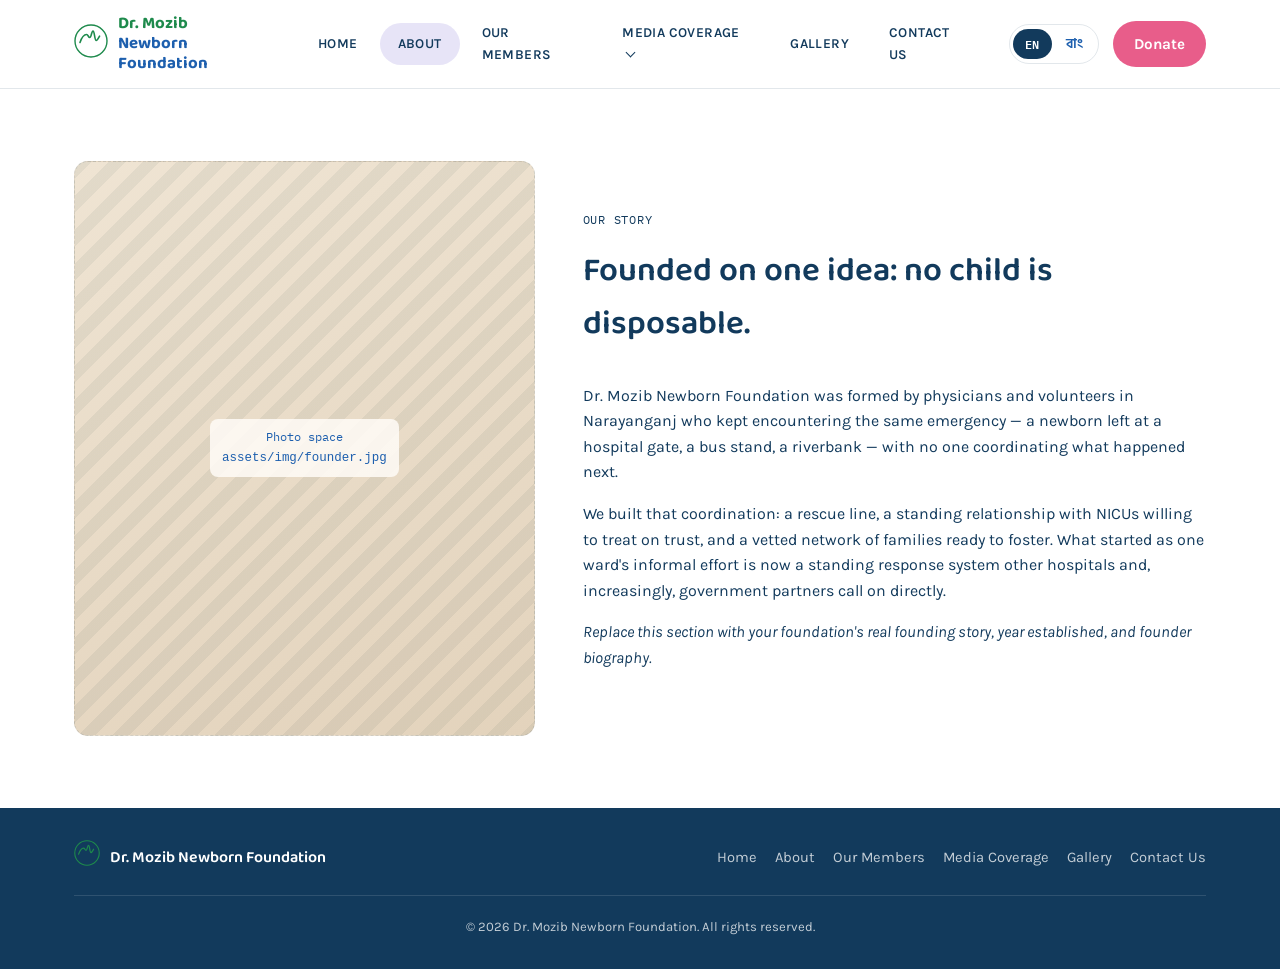
==== about.html @ 9ad65e95 "Restructure into a multi-page site matching the reference nav/hero - Splits the single-page site int" ====
<!DOCTYPE html>
<html lang="en">
<head>
<meta charset="UTF-8">
<meta name="viewport" content="width=device-width, initial-scale=1.0">
<title>About | Dr. Mozib Newborn Foundation</title>
<meta name="description" content="The story behind Dr. Mozib Newborn Foundation — why it was founded and how it coordinates newborn rescue, medical care and foster placement.">
<link rel="icon" href="data:image/svg+xml,<svg xmlns=%22http://www.w3.org/2000/svg%22 viewBox=%220 0 100 100%22><text y=%22.9em%22 font-size=%2290%22>💛</text></svg>">
<link rel="preconnect" href="https://fonts.googleapis.com">
<link rel="preconnect" href="https://fonts.gstatic.com" crossorigin>
<link href="https://fonts.googleapis.com/css2?family=Baloo+2:wght@500;600;700;800&family=Karla:wght@400;500;600;700&family=IBM+Plex+Mono:wght@500;600&family=Hind+Siliguri:wght@400;600&family=Baloo+Da+2:wght@600;700;800&display=swap" rel="stylesheet">
<link rel="stylesheet" href="assets/style.css">
</head>
<body>

<a class="skip-link" href="#main">Skip to content</a>

<header class="site-header">
  <div class="wrap header-inner">
    <a class="brand" href="index.html">
      <span class="brand-mark" aria-hidden="true">
        <svg width="34" height="34" viewBox="0 0 34 34" fill="none">
          <circle cx="17" cy="17" r="16" stroke="currentColor" stroke-width="1.4"/>
          <path d="M6 18.5c2-6 5-8 6.6-8 1.6 0 1.6 3 3.2 3s1.6-6.4 3.2-6.4 1.6 9.4 3.2 9.4c1.2 0 2-1.8 3.4-4.4" stroke="currentColor" stroke-width="1.6" stroke-linecap="round" stroke-linejoin="round" fill="none"/>
        </svg>
      </span>
      <span class="brand-text" data-i18n="brand_text">Dr. Mozib<br><em>Newborn Foundation</em></span>
    </a>

    <nav class="main-nav" id="main-nav" aria-label="Primary">
      <a href="index.html" data-i18n="nav_home">Home</a>
      <a href="about.html" class="is-current" data-i18n="nav_about">About</a>
      <a href="members.html" data-i18n="nav_members">Our Members</a>
      <div class="nav-item-dropdown">
        <a href="media-coverage.html" data-i18n="nav_media">Media Coverage</a>
        <ul class="nav-dropdown">
          <li><a href="media-coverage.html#videos" data-i18n="nav_media_videos">Videos</a></li>
          <li><a href="media-coverage.html#news" data-i18n="nav_media_news">News</a></li>
          <li><a href="media-coverage.html#photos" data-i18n="nav_media_photos">Photos</a></li>
        </ul>
      </div>
      <a href="gallery.html" data-i18n="nav_gallery">Gallery</a>
      <a href="contact.html" data-i18n="nav_contact_us">Contact Us</a>
    </nav>

    <div class="header-cta">
      <div class="lang-switch" role="group" aria-label="Language / ভাষা">
        <button type="button" class="lang-btn" data-lang="en" id="langEn">EN</button>
        <button type="button" class="lang-btn" data-lang="bn" id="langBn">বাং</button>
      </div>
      <a href="index.html#donate" class="btn btn-ember" data-i18n="nav_donate">Donate</a>
      <button class="nav-toggle" id="navToggle" aria-expanded="false" aria-controls="main-nav" aria-label="Toggle menu">
        <span></span><span></span><span></span>
      </button>
    </div>
  </div>
</header>

<main id="main">
  <section class="section" id="about">
    <div class="wrap about-grid">
      <div class="about-art" aria-hidden="true">
        <div class="photo-frame">
          <span class="photo-frame-label">Photo space<br><code>assets/img/founder.jpg</code></span>
        </div>
      </div>
      <div class="about-copy">
        <p class="eyebrow" data-i18n="about_eyebrow">Our story</p>
        <h1 class="section-title" data-i18n="about_title">Founded on one idea: no child is disposable.</h1>
        <p data-i18n="about_p1">Dr. Mozib Newborn Foundation was formed by physicians and volunteers in Narayanganj who kept
          encountering the same emergency — a newborn left at a hospital gate, a bus stand, a riverbank —
          with no one coordinating what happened next.</p>
        <p data-i18n="about_p2">We built that coordination: a rescue line, a standing relationship with NICUs willing to treat
          on trust, and a vetted network of families ready to foster. What started as one ward's informal
          effort is now a standing response system other hospitals and, increasingly, government partners
          call on directly.</p>
        <p><em>Replace this section with your foundation's real founding story, year established, and
          founder biography.</em></p>
      </div>
    </div>
  </section>
</main>

<footer class="site-footer">
  <div class="wrap footer-inner">
    <div class="footer-brand">
      <span class="brand-mark" aria-hidden="true">
        <svg width="26" height="26" viewBox="0 0 34 34" fill="none">
          <circle cx="17" cy="17" r="16" stroke="currentColor" stroke-width="1.4"/>
          <path d="M6 18.5c2-6 5-8 6.6-8 1.6 0 1.6 3 3.2 3s1.6-6.4 3.2-6.4 1.6 9.4 3.2 9.4c1.2 0 2-1.8 3.4-4.4" stroke="currentColor" stroke-width="1.6" stroke-linecap="round" stroke-linejoin="round" fill="none"/>
        </svg>
      </span>
      <span data-i18n="footer_brand">Dr. Mozib Newborn Foundation</span>
    </div>
    <nav class="footer-nav" aria-label="Footer">
      <a href="index.html" data-i18n="nav_home">Home</a>
      <a href="about.html" data-i18n="nav_about">About</a>
      <a href="members.html" data-i18n="nav_members">Our Members</a>
      <a href="media-coverage.html" data-i18n="nav_media">Media Coverage</a>
      <a href="gallery.html" data-i18n="nav_gallery">Gallery</a>
      <a href="contact.html" data-i18n="nav_contact_us">Contact Us</a>
    </nav>
    <p class="footer-copy"><span data-i18n="footer_copy">© <span id="year"></span> Dr. Mozib Newborn Foundation. All rights reserved.</span></p>
  </div>
</footer>

<script src="assets/main.js"></script>
</body>
</html>
---- assets/style.css ----
/*
  Dr. Mozib Newborn Foundation — stylesheet
  ------------------------------------------------------------
  To swap a placeholder photo for a real one:
    1. Put the image file in assets/img/ using the filename shown
       in the placeholder label (e.g. assets/img/gallery-01.jpg).
    2. In index.html, replace the whole
         <div class="photo-frame"><span class="photo-frame-label">...</span></div>
       block with:
         <img src="assets/img/gallery-01.jpg" alt="Describe the photo">
    3. Delete the now-unused .photo-frame rules below if you like —
       harmless to leave them in.
  ------------------------------------------------------------
*/

:root {
  /* Color — matched to the foundation's own site: green + blue brand, pink accent */
  --paper:      #FFFFFF;   /* page background */
  --paper-2:    #F6F7FB;   /* card / tinted-section surface */
  --ink:        #123A5C;   /* deep blue — dark bands, footer, default heading color */
  --ink-2:      #1D5FAE;   /* brand blue — links, secondary heading color */
  --ember:      #E85D8A;   /* brand pink — primary CTA + accents */
  --ember-dark: #C94A73;   /* pink hover / darker text-on-light use */
  --dawn:       #1E8A4C;   /* brand green — dividers, secondary highlights */
  --foster:     #1D5FAE;   /* blue — foster/family card accent (shares brand blue) */
  --charcoal:   #202B36;   /* body text */
  --line:       rgba(18,58,92,0.12);
  --nav-active: #E7E4F7;   /* soft lavender pill behind the active nav item */

  /* Type */
  --font-display: 'Baloo 2', 'Baloo Da 2', system-ui, sans-serif;
  --font-body: 'Karla', 'Segoe UI', system-ui, sans-serif;
  --font-bn: 'Hind Siliguri', 'Karla', sans-serif;
  --font-mono: 'IBM Plex Mono', ui-monospace, monospace;

  --radius: 14px;
  color-scheme: light;
}

/* ---------- Reset-ish ---------- */
* { box-sizing: border-box; }
html { scroll-behavior: smooth; }
@media (prefers-reduced-motion: reduce) {
  html { scroll-behavior: auto; }
  * { animation-duration: 0.001ms !important; animation-iteration-count: 1 !important; transition-duration: 0.001ms !important; scroll-behavior: auto !important; }
}

body {
  margin: 0;
  background: var(--paper);
  color: var(--charcoal);
  font-family: var(--font-body);
  font-size: 16px;
  line-height: 1.6;
  -webkit-font-smoothing: antialiased;
}

h1, h2, h3 { font-family: var(--font-display); color: var(--ink); margin: 0 0 0.5em; font-weight: 600; }
p { margin: 0 0 1em; }
a { color: var(--ink-2); }
em { font-style: italic; }
img { max-width: 100%; display: block; }

.wrap {
  max-width: 1180px;
  margin: 0 auto;
  padding-inline: 24px;
}

.skip-link {
  position: absolute; left: -999px; top: 0;
  background: var(--ink); color: #fff; padding: 10px 16px; z-index: 200;
}
.skip-link:focus { left: 16px; top: 16px; }

:focus-visible {
  outline: 2.5px solid var(--ember);
  outline-offset: 3px;
}

/* ---------- Buttons ---------- */
.btn {
  display: inline-flex; align-items: center; gap: 8px;
  padding: 10px 20px;
  border-radius: 999px;
  font-family: var(--font-body);
  font-weight: 700;
  font-size: 0.95rem;
  text-decoration: none;
  border: 1.5px solid transparent;
  transition: background 0.18s ease, color 0.18s ease, border-color 0.18s ease, transform 0.18s ease;
}
.btn-lg { padding: 14px 28px; font-size: 1.02rem; }
.btn-ember { background: var(--ember); color: #fff; }
.btn-ember:hover { background: var(--ember-dark); transform: translateY(-1px); }
.btn-ghost { background: transparent; color: var(--ink); border-color: var(--line); }
.btn-ghost:hover { border-color: var(--ink); }

/* ---------- Header ---------- */
.site-header {
  position: sticky; top: 0; z-index: 100;
  background: rgba(255,255,255,0.94);
  backdrop-filter: blur(8px);
  border-bottom: 1px solid var(--line);
}
.header-inner {
  display: flex; align-items: center; justify-content: space-between;
  padding-block: 12px;
  gap: 20px;
}
.brand {
  display: flex; align-items: center; gap: 10px;
  text-decoration: none;
  font-family: var(--font-display); font-weight: 700; line-height: 1.18;
  font-size: 1.05rem;
}
.brand-mark { color: var(--dawn); flex-shrink: 0; }
.brand-text { color: var(--dawn); }
.brand-text em { font-style: normal; color: var(--ink-2); }

.main-nav { display: flex; gap: 4px; align-items: center; }
.main-nav a {
  display: inline-block;
  text-decoration: none; color: var(--ink);
  font-weight: 600; font-size: 0.85rem;
  letter-spacing: 0.03em; text-transform: uppercase;
  padding: 10px 18px; border-radius: 999px;
  transition: background 0.18s ease;
}
.main-nav a:hover { background: var(--paper-2); }
.main-nav a.is-current { background: var(--nav-active); }

.nav-item-dropdown { position: relative; }
.nav-item-dropdown > a::after {
  content: ""; display: inline-block; margin-left: 5px;
  width: 6px; height: 6px;
  border-right: 1.5px solid currentColor; border-bottom: 1.5px solid currentColor;
  transform: translateY(-3px) rotate(45deg);
}
.nav-dropdown {
  list-style: none; margin: 0; padding: 8px; display: none;
  position: absolute; top: 100%; left: 0;
  background: #fff; border: 1px solid var(--line); border-radius: 12px;
  box-shadow: 0 12px 28px rgba(18,58,92,0.14);
  min-width: 190px;
}
.nav-item-dropdown:hover .nav-dropdown,
.nav-item-dropdown:focus-within .nav-dropdown { display: block; }
.nav-dropdown a {
  display: block; text-transform: none; letter-spacing: 0;
  border-radius: 8px; padding: 8px 12px; font-size: 0.88rem;
  white-space: nowrap;
}

.header-cta { display: flex; align-items: center; gap: 14px; }

.lang-switch {
  display: flex; align-items: center;
  border: 1.5px solid var(--line);
  border-radius: 999px;
  padding: 3px;
  gap: 2px;
}
.lang-btn {
  border: none; background: transparent; cursor: pointer;
  padding: 5px 12px; border-radius: 999px;
  font-family: var(--font-mono); font-size: 0.78rem; font-weight: 600;
  letter-spacing: 0.02em;
  color: var(--ink-2);
  transition: background 0.18s ease, color 0.18s ease;
}
.lang-btn[data-lang="bn"] { font-family: var(--font-bn); font-size: 0.85rem; }
.lang-btn.is-active { background: var(--ink); color: #fff; }
.lang-btn:not(.is-active):hover { background: var(--line); }
.nav-toggle {
  display: none; flex-direction: column; justify-content: center; gap: 5px;
  width: 38px; height: 38px; border-radius: 8px;
  border: 1.5px solid var(--line); background: transparent; cursor: pointer;
}
.nav-toggle span { display: block; height: 2px; background: var(--ink); border-radius: 2px; }

/* ---------- Hero ---------- */
.hero { padding-block: 48px 64px; text-align: center; }

.eyebrow {
  font-family: var(--font-mono); font-size: 0.78rem;
  letter-spacing: 0.06em; text-transform: uppercase;
  color: var(--ember-dark); margin: 0 0 14px;
}
.eyebrow--light { color: var(--dawn); }

.hero-title-wrap { max-width: 900px; margin: 0 auto 36px; }
.hero-title {
  font-size: clamp(2.3rem, 6vw, 4.1rem);
  line-height: 1.08; margin: 0; font-weight: 700;
}
.hero-title .line-green { color: var(--dawn); display: block; }
.hero-title .line-blue { color: var(--ink-2); display: block; }
.hero-title-bn {
  font-family: var(--font-bn); font-weight: 600; color: var(--dawn);
  font-size: clamp(1.15rem, 2.6vw, 1.55rem);
  margin: 16px 0 0;
}

.hero-photo-wrap { max-width: 980px; margin: 0 auto; padding-bottom: 44px; }
.hero-photo { position: relative; aspect-ratio: 16/10; }
.caption-pill {
  position: absolute; left: 28px; bottom: -20px;
  background: var(--ember); color: #fff; font-weight: 700;
  font-size: 0.92rem; line-height: 1;
  padding: 13px 26px; border-radius: 999px;
  box-shadow: 0 10px 24px rgba(232,93,138,0.35);
}

.hero-lede-wrap { max-width: 640px; margin: 0 auto; }
.hero-lede { font-size: 1.1rem; color: var(--ink); }
.hero-actions { display: flex; gap: 14px; flex-wrap: wrap; margin: 20px 0 16px; justify-content: center; }
.hero-note { font-size: 0.88rem; color: var(--ink-2); font-style: italic; }

/* ---------- Stats ---------- */
.stats-band { background: var(--ink); color: #fff; padding-block: 36px 20px; }
.stats-grid {
  display: grid; grid-template-columns: repeat(4, 1fr);
  gap: 24px; text-align: center;
}
.stat { border-left: 1px solid rgba(255,255,255,0.15); padding-left: 20px; }
.stat:first-child { border-left: none; padding-left: 0; }
.stat-num {
  display: block; font-family: var(--font-mono); font-weight: 600;
  font-size: clamp(1.8rem, 3vw, 2.4rem); color: var(--dawn);
}
.stat-num small { font-size: 0.55em; color: var(--ember); }
.stat-label { font-size: 0.88rem; color: rgba(255,255,255,0.8); }
.stats-disclaimer {
  text-align: center; font-size: 0.75rem; color: rgba(255,255,255,0.55);
  margin: 18px auto 0; max-width: 720px; font-family: var(--font-mono);
}
.stats-disclaimer code { color: var(--dawn); }
.section .stats-disclaimer, .section--tint .stats-disclaimer {
  color: var(--ink-2);
}

/* ---------- Sections ---------- */
.section { padding-block: 72px; }
.section--tint { background: var(--paper-2); }
.section-title {
  font-size: clamp(1.6rem, 2.6vw, 2.2rem);
  max-width: 26ch; margin-bottom: 32px;
}
.section-title--light { color: #fff; }

/* ---------- Program cards ---------- */
.card-grid {
  display: grid; grid-template-columns: repeat(3, 1fr); gap: 24px;
}
.card {
  background: var(--paper-2);
  border: 1px solid var(--line);
  border-radius: var(--radius);
  padding: 28px;
}
.card-icon {
  display: inline-flex; align-items: center; justify-content: center;
  width: 48px; height: 48px; border-radius: 50%;
  background: rgba(225,97,60,0.1); color: var(--ember);
  margin-bottom: 18px;
}
.card--foster .card-icon { background: rgba(91,127,90,0.12); color: var(--foster); }
.card h3 { font-size: 1.2rem; margin-bottom: 10px; }
.card p { color: var(--ink); font-size: 0.96rem; margin: 0; }

/* ---------- About ---------- */
.about-grid {
  display: grid; grid-template-columns: 0.85fr 1.15fr;
  gap: 48px; align-items: center;
}
.photo-frame {
  aspect-ratio: 4/5; border-radius: var(--radius);
  background:
    repeating-linear-gradient(135deg, rgba(18,51,46,0.06) 0 12px, transparent 12px 24px),
    linear-gradient(160deg, #EFE4D3, #E3D3BC);
  border: 1px dashed var(--line);
  display: flex; align-items: center; justify-content: center;
  text-align: center; padding: 20px;
}
.photo-frame-label {
  font-family: var(--font-mono); font-size: 0.78rem; color: var(--ink-2);
  background: rgba(255,252,247,0.85); padding: 8px 12px; border-radius: 8px;
}
.about-copy p { color: var(--ink); }

/* ---------- Journey (signature element) ---------- */
.journey { overflow: hidden; }
.journey-rail-wrap { position: relative; margin-top: 20px; }
.journey-rail { width: 100%; height: auto; display: block; color: var(--ink); }
.journey-rail path {
  stroke: var(--ember);
  stroke-dasharray: 1400;
  stroke-dashoffset: 1400;
  transition: stroke-dashoffset 1.6s cubic-bezier(.2,.7,.2,1);
}
.journey-rail.is-visible path { stroke-dashoffset: 0; }

.journey-steps {
  list-style: none; margin: -18px 0 0; padding: 0;
  display: grid; grid-template-columns: repeat(4, 1fr); gap: 24px;
}
.journey-step { position: relative; padding-top: 22px; }
.journey-dot {
  position: absolute; top: 0; left: 0;
  width: 12px; height: 12px; border-radius: 50%;
  background: var(--ember); border: 3px solid var(--paper);
  box-shadow: 0 0 0 1.5px var(--ember);
}
.journey-step--home .journey-dot { background: var(--foster); box-shadow: 0 0 0 1.5px var(--foster); }
.journey-step h3 { font-size: 1.05rem; margin-bottom: 6px; }
.journey-step p { font-size: 0.9rem; color: var(--ink-2); margin: 0; }

/* ---------- Gallery ---------- */
.gallery-grid {
  display: grid; grid-template-columns: repeat(3, 1fr); gap: 20px;
}
.gallery-item .photo-frame { aspect-ratio: 4/3; }
.gallery-item--wide { grid-column: span 2; }
.gallery-item--wide .photo-frame { aspect-ratio: 16/9; }
.gallery-item figcaption { font-size: 0.85rem; color: var(--ink-2); margin-top: 8px; }

/* ---------- Members ---------- */
.member-grid {
  display: grid; grid-template-columns: repeat(4, 1fr); gap: 24px;
}
.member-card { text-align: center; }
.member-card .photo-frame { aspect-ratio: 1/1; border-radius: 50%; margin-bottom: 16px; }
.member-card h3 { font-size: 1.05rem; margin-bottom: 2px; }
.member-role { font-size: 0.88rem; color: var(--ink-2); font-weight: 600; margin: 0; }

/* ---------- Video thumbnails (Media Coverage) ---------- */
.video-grid { display: grid; grid-template-columns: repeat(3, 1fr); gap: 20px; margin-bottom: 8px; }
.video-item .photo-frame { aspect-ratio: 16/9; position: relative; }
.play-badge {
  position: absolute; top: 50%; left: 50%; transform: translate(-50%,-50%);
  width: 52px; height: 52px; border-radius: 50%;
  background: rgba(232,93,138,0.92); color: #fff;
  display: flex; align-items: center; justify-content: center;
}
.video-item figcaption { font-size: 0.85rem; color: var(--ink-2); margin-top: 8px; }

.section-lead { font-size: 1.02rem; color: var(--ink); max-width: 62ch; margin-bottom: 32px; }
.section-link { display: inline-block; margin-top: 8px; font-weight: 700; color: var(--ember-dark); text-decoration: none; }

/* ---------- Press ---------- */
.press-list { list-style: none; margin: 0; padding: 0; }
.press-item {
  display: flex; align-items: baseline; gap: 18px;
  padding: 18px 0; border-bottom: 1px solid var(--line);
  flex-wrap: wrap;
}
.press-date { font-family: var(--font-mono); font-size: 0.8rem; color: var(--ink-2); min-width: 130px; }
.press-title { flex: 1; min-width: 220px; color: var(--ink); font-weight: 600; }
.press-link { text-decoration: none; font-weight: 700; color: var(--ember-dark); white-space: nowrap; }

/* ---------- Donate ---------- */
.donate-band { background: var(--ink); color: #fff; padding-block: 72px; }
.donate-grid { display: grid; grid-template-columns: 1fr 1.15fr; gap: 48px; }
.donate-copy { color: rgba(255,255,255,0.85); max-width: 46ch; }
.donate-options { display: grid; gap: 16px; }
.donate-card {
  background: rgba(255,255,255,0.06);
  border: 1px solid rgba(255,255,255,0.15);
  border-radius: var(--radius);
  padding: 20px 22px;
}
.donate-card h3 { color: #fff; font-size: 1.05rem; margin-bottom: 8px; }
.donate-card p { color: rgba(255,255,255,0.8); font-size: 0.92rem; margin: 0; }
.donate-card a { color: var(--dawn); }
.donate-card em { color: var(--dawn); font-style: normal; }

/* ---------- Contact ---------- */
.contact-grid { display: grid; grid-template-columns: 1fr 1fr; gap: 48px; align-items: start; }
.contact-list { margin: 0 0 24px; }
.contact-list > div { margin-bottom: 16px; }
.contact-list dt { font-family: var(--font-mono); font-size: 0.78rem; text-transform: uppercase; letter-spacing: 0.05em; color: var(--ink-2); }
.contact-list dd { margin: 2px 0 0; font-size: 1.02rem; color: var(--ink); }
.social-row { display: flex; gap: 12px; }
.social-icon {
  display: inline-flex; align-items: center; justify-content: center;
  width: 38px; height: 38px; border-radius: 50%;
  background: var(--paper-2); border: 1px solid var(--line); color: var(--ink);
  text-decoration: none;
}
.social-icon:hover { background: var(--ember); color: #fff; border-color: var(--ember); }
.map-frame {
  border-radius: var(--radius); overflow: hidden;
  border: 1px solid var(--line); min-height: 320px;
}

/* ---------- Footer ---------- */
.site-footer { background: var(--ink); color: rgba(255,255,255,0.75); padding-block: 32px; }
.footer-inner { display: flex; align-items: center; justify-content: space-between; gap: 20px; flex-wrap: wrap; }
.footer-brand { display: flex; align-items: center; gap: 10px; color: #fff; font-family: var(--font-display); font-weight: 600; }
.footer-brand .brand-mark { color: var(--dawn); }
.footer-nav { display: flex; gap: 18px; flex-wrap: wrap; }
.footer-nav a { color: rgba(255,255,255,0.75); text-decoration: none; font-size: 0.92rem; }
.footer-nav a:hover { color: #fff; }
.footer-copy { font-size: 0.82rem; margin: 0; width: 100%; text-align: center; padding-top: 20px; border-top: 1px solid rgba(255,255,255,0.12); }

/* ---------- Bengali mode ----------
   Fraunces/IBM Plex Mono have no Bengali glyphs, so headings and the mono
   "eyebrow"/label treatment fall back to Bengali-supporting faces when the
   page language is switched. */
:root[lang="bn"] body { font-family: var(--font-bn); }
:root[lang="bn"] h1,
:root[lang="bn"] h2,
:root[lang="bn"] h3,
:root[lang="bn"] .brand-text {
  font-family: 'Baloo Da 2', var(--font-bn);
}
:root[lang="bn"] em { font-style: normal; }
:root[lang="bn"] .hero-title {
  font-family: 'Baloo 2', var(--font-display); /* wordmark stays English — don't fall back to the Bengali face */
}
:root[lang="bn"] .eyebrow,
:root[lang="bn"] .contact-list dt {
  font-family: var(--font-bn);
  text-transform: none;
  letter-spacing: 0;
}

/* ---------- Responsive ---------- */
@media (max-width: 900px) {
  .main-nav { display: none; }
  .nav-toggle { display: flex; }
  .site-header.nav-open .main-nav {
    display: flex; flex-direction: column; gap: 0;
    position: absolute; top: 100%; left: 0; right: 0;
    background: var(--paper); border-bottom: 1px solid var(--line);
    padding: 8px 24px 16px;
  }
  .site-header.nav-open .main-nav a { padding: 10px 0; border-radius: 0; border-bottom: 1px solid var(--line); }
  .site-header.nav-open .main-nav a.is-current { background: none; color: var(--ink-2); }
  .nav-item-dropdown .nav-dropdown {
    display: block; position: static; box-shadow: none; border: none;
    padding: 0 0 0 16px; margin-top: -4px;
  }
  .nav-dropdown a { padding: 8px 0; }

  .about-grid, .donate-grid, .contact-grid { grid-template-columns: 1fr; }
  .about-art { order: -1; max-width: 320px; }
  .stats-grid { grid-template-columns: repeat(2, 1fr); gap: 28px 16px; }
  .stat { border-left: none; padding-left: 0; }
  .card-grid { grid-template-columns: 1fr; }
  .journey-steps { grid-template-columns: repeat(2, 1fr); }
  .gallery-grid { grid-template-columns: repeat(2, 1fr); }
  .gallery-item--wide { grid-column: span 2; }
  .member-grid { grid-template-columns: repeat(2, 1fr); }
  .video-grid { grid-template-columns: 1fr; }
}

@media (max-width: 520px) {
  .wrap { padding-inline: 18px; }
  .journey-steps { grid-template-columns: 1fr; }
  .gallery-grid { grid-template-columns: 1fr; }
  .gallery-item--wide { grid-column: span 1; }
  .press-item { flex-direction: column; gap: 4px; }
  .stats-grid { grid-template-columns: 1fr 1fr; }
  .member-grid { grid-template-columns: 1fr 1fr; }
}
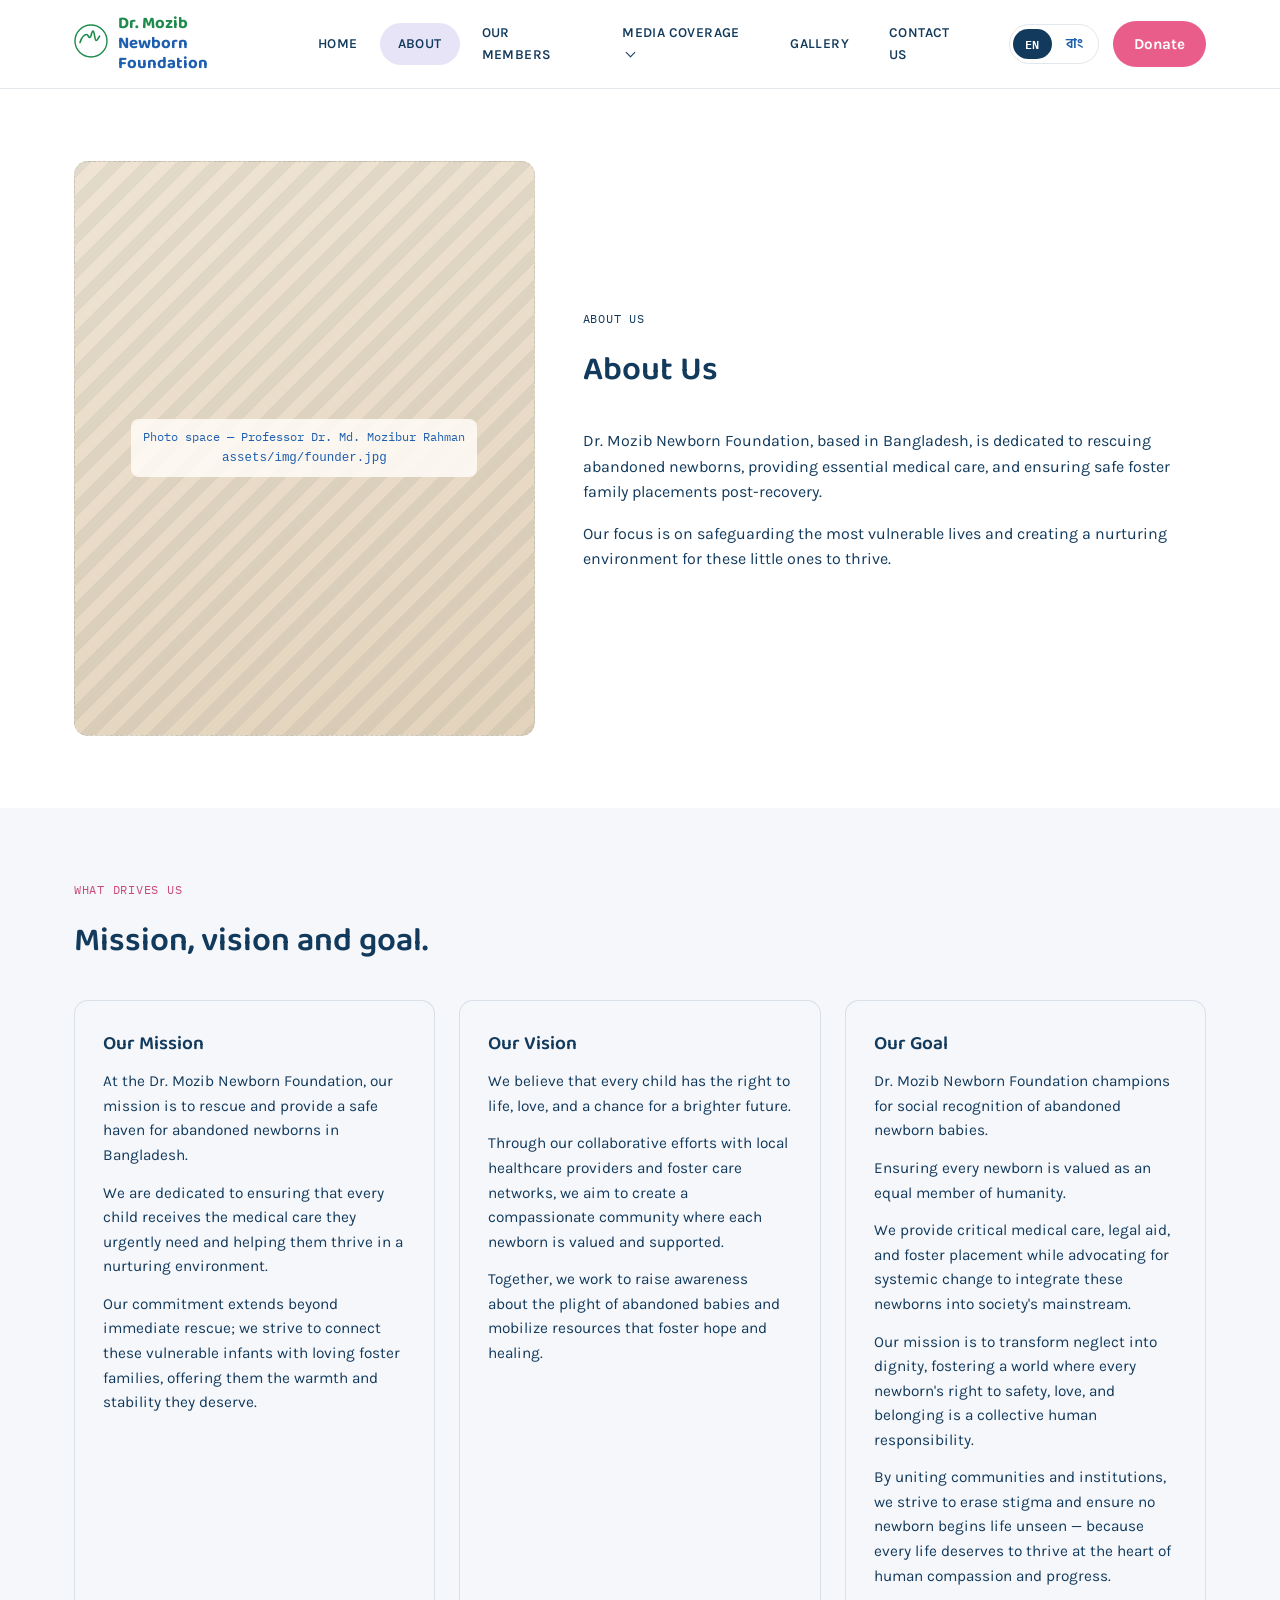
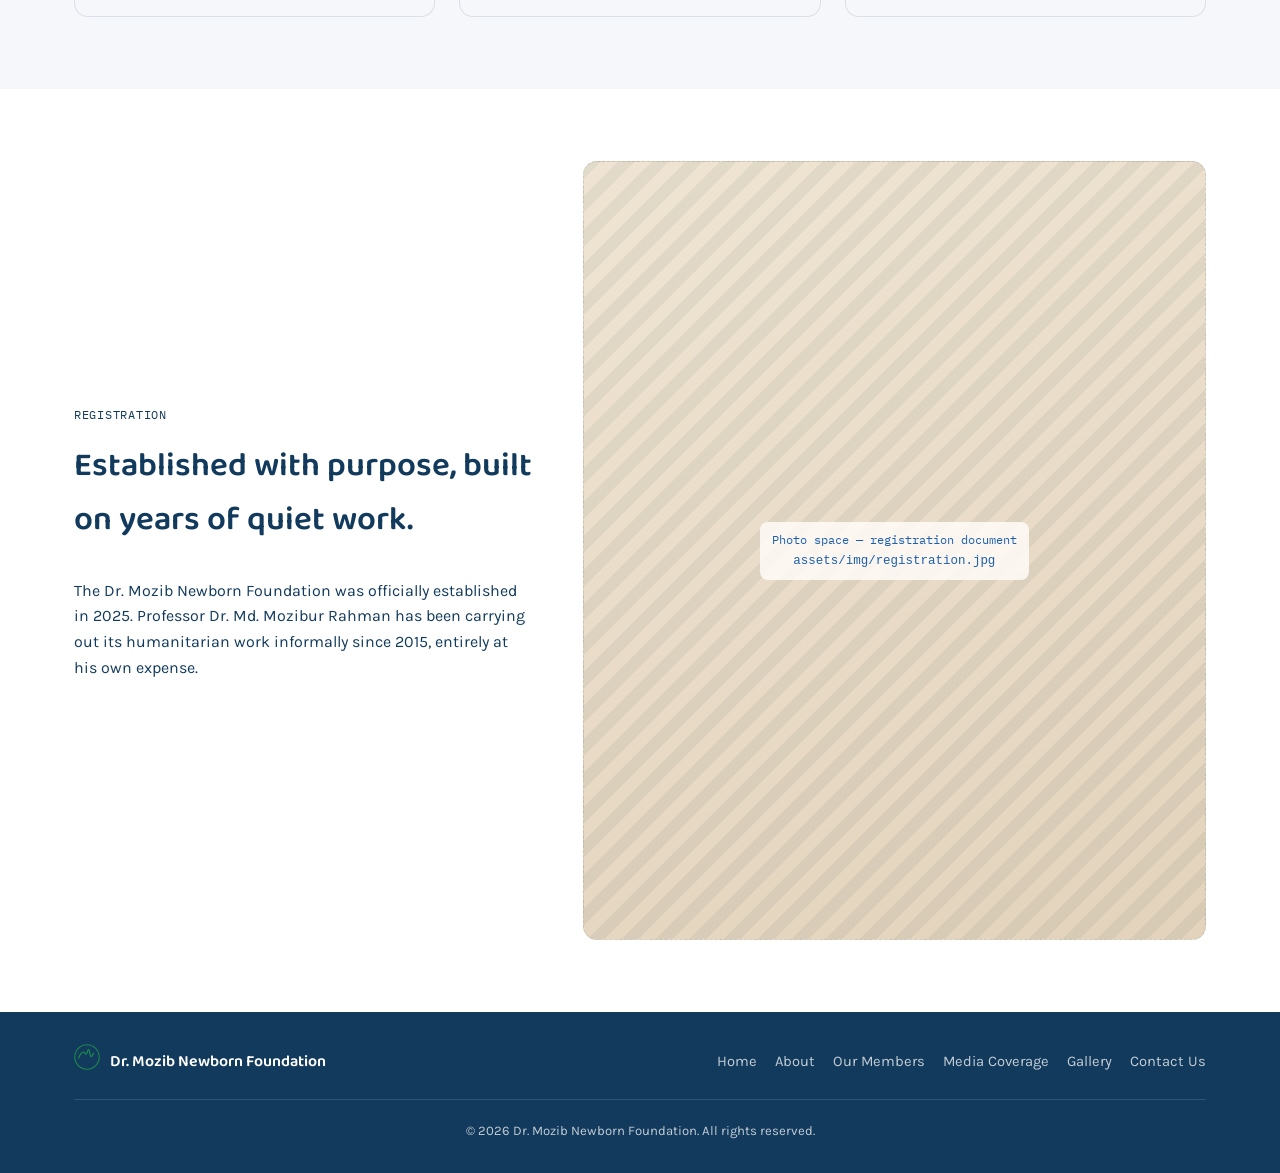
==== commit 058f4d63: "Populate About page with real content from drmnf.org/about Replaces the placeholder founding story w" ====
--- a/about.html
+++ b/about.html
@@ -4,7 +4,7 @@
 <meta charset="UTF-8">
 <meta name="viewport" content="width=device-width, initial-scale=1.0">
 <title>About | Dr. Mozib Newborn Foundation</title>
-<meta name="description" content="The story behind Dr. Mozib Newborn Foundation — why it was founded and how it coordinates newborn rescue, medical care and foster placement.">
+<meta name="description" content="Dr. Mozib Newborn Foundation, based in Bangladesh, is dedicated to rescuing abandoned newborns, providing essential medical care, and ensuring safe foster family placements post-recovery.">
 <link rel="icon" href="data:image/svg+xml,<svg xmlns=%22http://www.w3.org/2000/svg%22 viewBox=%220 0 100 100%22><text y=%22.9em%22 font-size=%2290%22>💛</text></svg>">
 <link rel="preconnect" href="https://fonts.googleapis.com">
 <link rel="preconnect" href="https://fonts.gstatic.com" crossorigin>
@@ -57,28 +57,88 @@
 </header>
 
 <main id="main">
+
+  <!-- ABOUT US -->
   <section class="section" id="about">
     <div class="wrap about-grid">
       <div class="about-art" aria-hidden="true">
         <div class="photo-frame">
-          <span class="photo-frame-label">Photo space<br><code>assets/img/founder.jpg</code></span>
+          <span class="photo-frame-label">Photo space — Professor Dr. Md. Mozibur Rahman<br><code>assets/img/founder.jpg</code></span>
         </div>
       </div>
       <div class="about-copy">
-        <p class="eyebrow" data-i18n="about_eyebrow">Our story</p>
-        <h1 class="section-title" data-i18n="about_title">Founded on one idea: no child is disposable.</h1>
-        <p data-i18n="about_p1">Dr. Mozib Newborn Foundation was formed by physicians and volunteers in Narayanganj who kept
-          encountering the same emergency — a newborn left at a hospital gate, a bus stand, a riverbank —
-          with no one coordinating what happened next.</p>
-        <p data-i18n="about_p2">We built that coordination: a rescue line, a standing relationship with NICUs willing to treat
-          on trust, and a vetted network of families ready to foster. What started as one ward's informal
-          effort is now a standing response system other hospitals and, increasingly, government partners
-          call on directly.</p>
-        <p><em>Replace this section with your foundation's real founding story, year established, and
-          founder biography.</em></p>
+        <p class="eyebrow" data-i18n="about_eyebrow">About us</p>
+        <h1 class="section-title" data-i18n="about_title">About Us</h1>
+        <p data-i18n="about_lead1">Dr. Mozib Newborn Foundation, based in Bangladesh, is dedicated to rescuing abandoned
+          newborns, providing essential medical care, and ensuring safe foster family placements post-recovery.</p>
+        <p data-i18n="about_lead2">Our focus is on safeguarding the most vulnerable lives and creating a nurturing
+          environment for these little ones to thrive.</p>
       </div>
     </div>
   </section>
+
+  <!-- MISSION / VISION / GOAL -->
+  <section class="section section--tint" id="mission">
+    <div class="wrap">
+      <p class="eyebrow" data-i18n="mvg_eyebrow">What drives us</p>
+      <h2 class="section-title" data-i18n="mvg_title">Mission, vision and goal.</h2>
+
+      <div class="card-grid">
+        <article class="card">
+          <h3 data-i18n="mission_title">Our Mission</h3>
+          <p data-i18n="mission_p1">At the Dr. Mozib Newborn Foundation, our mission is to rescue and provide a safe haven
+            for abandoned newborns in Bangladesh.</p>
+          <p data-i18n="mission_p2">We are dedicated to ensuring that every child receives the medical care they urgently
+            need and helping them thrive in a nurturing environment.</p>
+          <p data-i18n="mission_p3">Our commitment extends beyond immediate rescue; we strive to connect these vulnerable
+            infants with loving foster families, offering them the warmth and stability they deserve.</p>
+        </article>
+
+        <article class="card">
+          <h3 data-i18n="vision_title">Our Vision</h3>
+          <p data-i18n="vision_p1">We believe that every child has the right to life, love, and a chance for a brighter
+            future.</p>
+          <p data-i18n="vision_p2">Through our collaborative efforts with local healthcare providers and foster care
+            networks, we aim to create a compassionate community where each newborn is valued and supported.</p>
+          <p data-i18n="vision_p3">Together, we work to raise awareness about the plight of abandoned babies and
+            mobilize resources that foster hope and healing.</p>
+        </article>
+
+        <article class="card">
+          <h3 data-i18n="goal_title">Our Goal</h3>
+          <p data-i18n="goal_p1">Dr. Mozib Newborn Foundation champions for social recognition of abandoned newborn
+            babies.</p>
+          <p data-i18n="goal_p2">Ensuring every newborn is valued as an equal member of humanity.</p>
+          <p data-i18n="goal_p3">We provide critical medical care, legal aid, and foster placement while advocating for
+            systemic change to integrate these newborns into society's mainstream.</p>
+          <p data-i18n="goal_p4">Our mission is to transform neglect into dignity, fostering a world where every
+            newborn's right to safety, love, and belonging is a collective human responsibility.</p>
+          <p data-i18n="goal_p5">By uniting communities and institutions, we strive to erase stigma and ensure no
+            newborn begins life unseen — because every life deserves to thrive at the heart of human compassion and
+            progress.</p>
+        </article>
+      </div>
+    </div>
+  </section>
+
+  <!-- REGISTRATION / HISTORY -->
+  <section class="section" id="registration">
+    <div class="wrap about-grid">
+      <div class="about-copy">
+        <p class="eyebrow" data-i18n="registration_eyebrow">Registration</p>
+        <h2 class="section-title" data-i18n="registration_title">Established with purpose, built on years of quiet work.</h2>
+        <p data-i18n="registration_p">The Dr. Mozib Newborn Foundation was officially established in 2025. Professor
+          Dr. Md. Mozibur Rahman has been carrying out its humanitarian work informally since 2015, entirely at his
+          own expense.</p>
+      </div>
+      <div class="about-art" aria-hidden="true">
+        <div class="photo-frame">
+          <span class="photo-frame-label">Photo space — registration document<br><code>assets/img/registration.jpg</code></span>
+        </div>
+      </div>
+    </div>
+  </section>
+
 </main>
 
 <footer class="site-footer">
--- a/assets/style.css
+++ b/assets/style.css
@@ -267,7 +267,8 @@
 }
 .card--foster .card-icon { background: rgba(91,127,90,0.12); color: var(--foster); }
 .card h3 { font-size: 1.2rem; margin-bottom: 10px; }
-.card p { color: var(--ink); font-size: 0.96rem; margin: 0; }
+.card p { color: var(--ink); font-size: 0.96rem; margin: 0 0 0.85em; }
+.card p:last-child { margin-bottom: 0; }
 
 /* ---------- About ---------- */
 .about-grid {
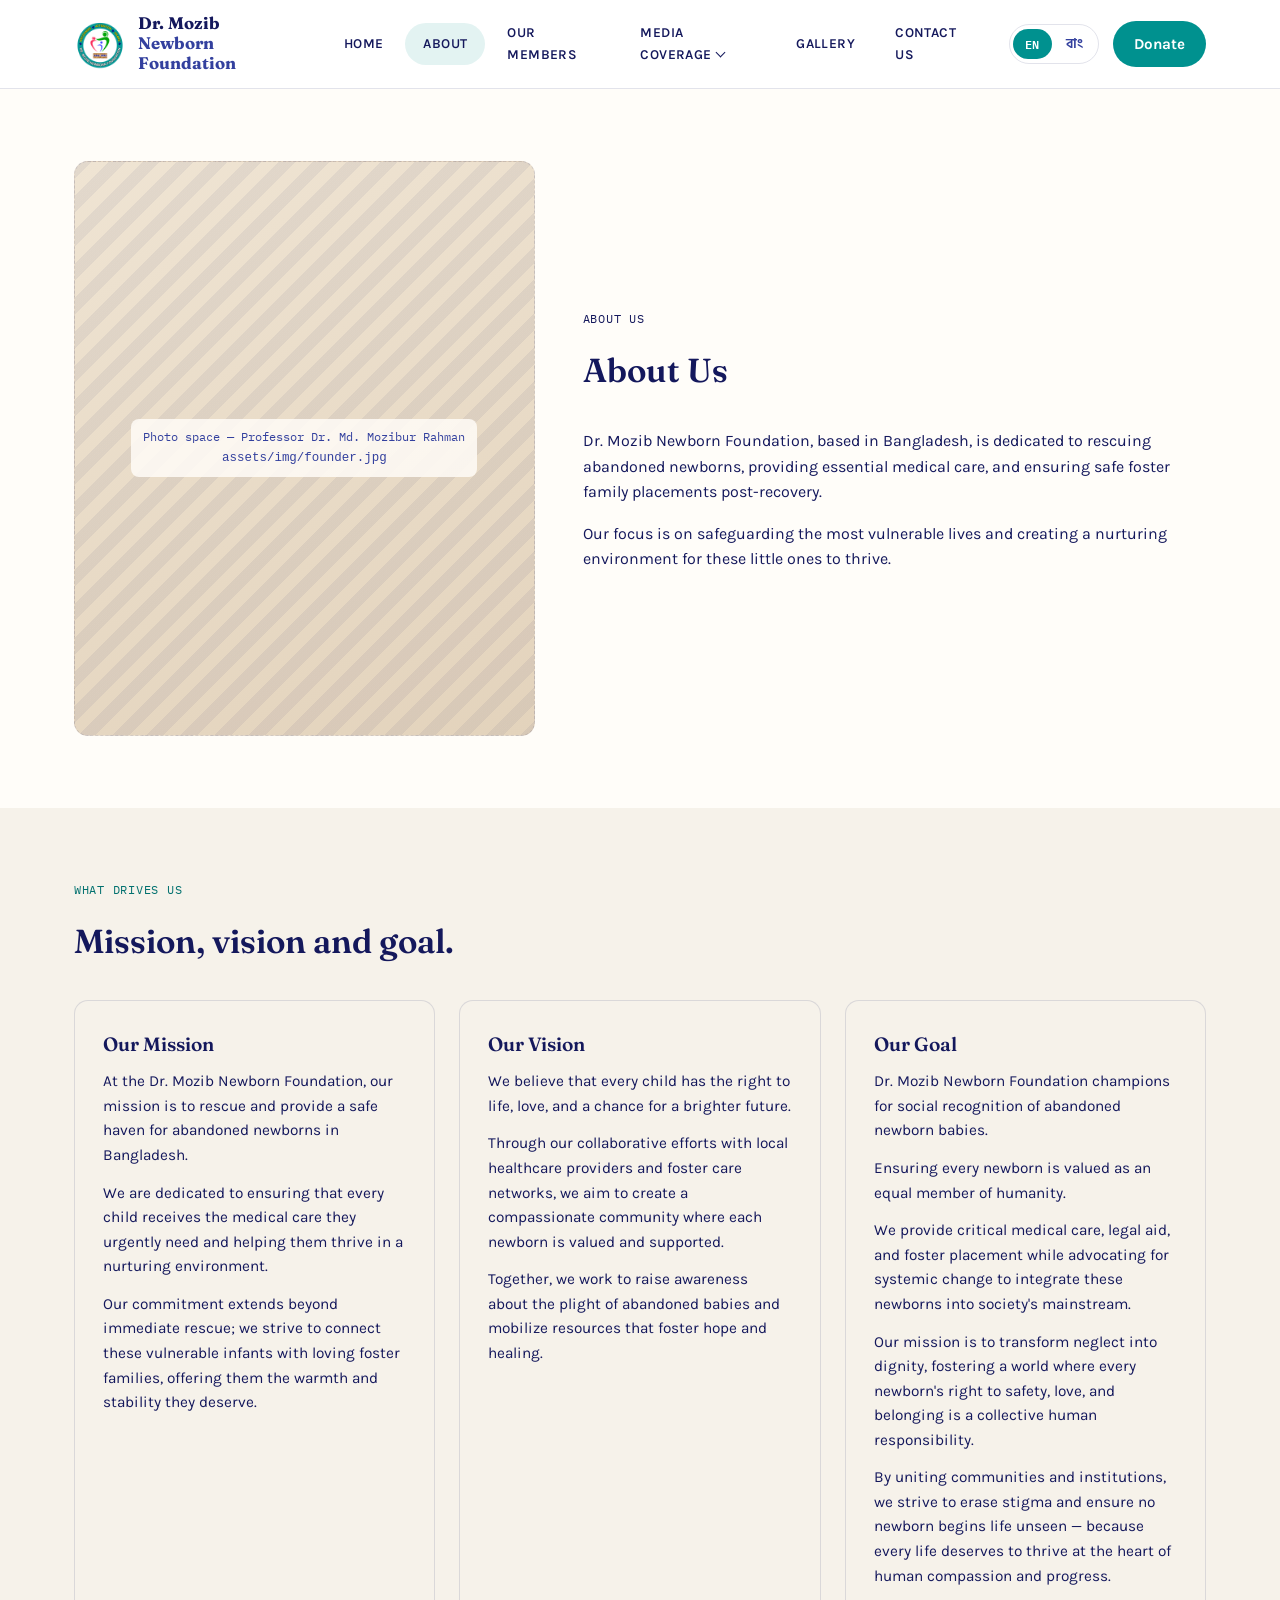
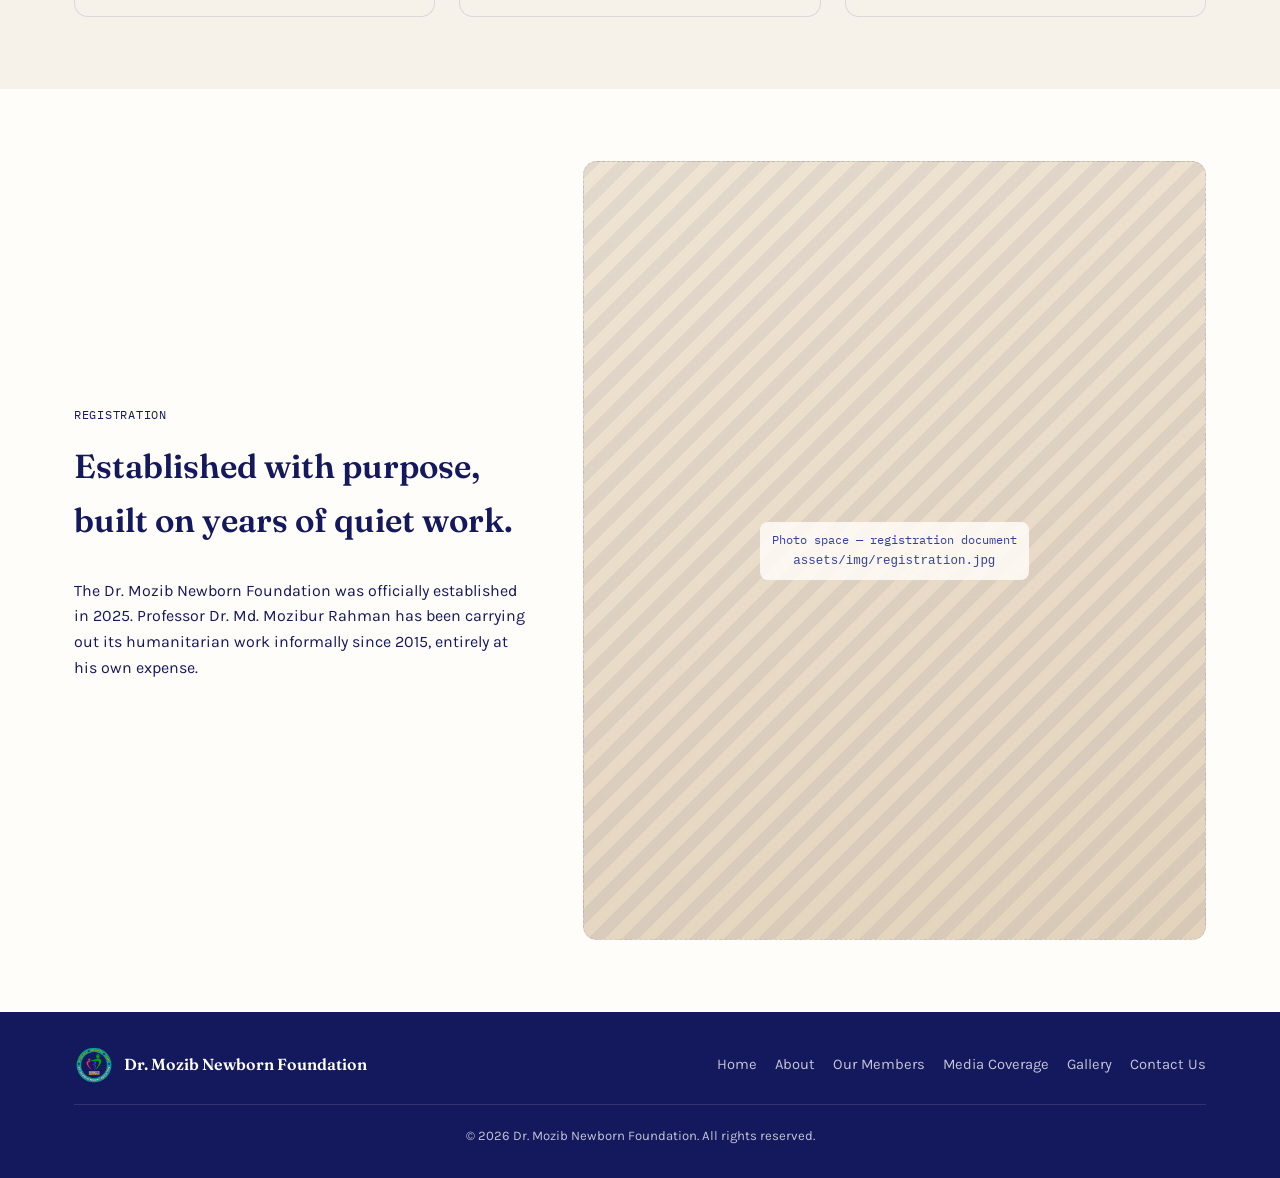
==== commit 5761ecb5: "Use the real logo and rebuild the palette/type from it - Adds the foundation's actual logo (resized " ====
--- a/about.html
+++ b/about.html
@@ -5,10 +5,10 @@
 <meta name="viewport" content="width=device-width, initial-scale=1.0">
 <title>About | Dr. Mozib Newborn Foundation</title>
 <meta name="description" content="Dr. Mozib Newborn Foundation, based in Bangladesh, is dedicated to rescuing abandoned newborns, providing essential medical care, and ensuring safe foster family placements post-recovery.">
-<link rel="icon" href="data:image/svg+xml,<svg xmlns=%22http://www.w3.org/2000/svg%22 viewBox=%220 0 100 100%22><text y=%22.9em%22 font-size=%2290%22>💛</text></svg>">
+<link rel="icon" href="assets/img/favicon.png" type="image/png">
 <link rel="preconnect" href="https://fonts.googleapis.com">
 <link rel="preconnect" href="https://fonts.gstatic.com" crossorigin>
-<link href="https://fonts.googleapis.com/css2?family=Baloo+2:wght@500;600;700;800&family=Karla:wght@400;500;600;700&family=IBM+Plex+Mono:wght@500;600&family=Hind+Siliguri:wght@400;600&family=Baloo+Da+2:wght@600;700;800&display=swap" rel="stylesheet">
+<link href="https://fonts.googleapis.com/css2?family=Fraunces:ital,opsz,wght@0,9..144,400;0,9..144,500;0,9..144,600;0,9..144,700;1,9..144,500;1,9..144,600&family=Karla:wght@400;500;600;700&family=IBM+Plex+Mono:wght@500;600&family=Hind+Siliguri:wght@400;600&family=Tiro+Bangla&display=swap" rel="stylesheet">
 <link rel="stylesheet" href="assets/style.css">
 </head>
 <body>
@@ -18,12 +18,7 @@
 <header class="site-header">
   <div class="wrap header-inner">
     <a class="brand" href="index.html">
-      <span class="brand-mark" aria-hidden="true">
-        <svg width="34" height="34" viewBox="0 0 34 34" fill="none">
-          <circle cx="17" cy="17" r="16" stroke="currentColor" stroke-width="1.4"/>
-          <path d="M6 18.5c2-6 5-8 6.6-8 1.6 0 1.6 3 3.2 3s1.6-6.4 3.2-6.4 1.6 9.4 3.2 9.4c1.2 0 2-1.8 3.4-4.4" stroke="currentColor" stroke-width="1.6" stroke-linecap="round" stroke-linejoin="round" fill="none"/>
-        </svg>
-      </span>
+      <img class="brand-logo" src="assets/img/logo.png" alt="Dr. Mozib Newborn Foundation logo">
       <span class="brand-text" data-i18n="brand_text">Dr. Mozib<br><em>Newborn Foundation</em></span>
     </a>
 
@@ -48,7 +43,7 @@
         <button type="button" class="lang-btn" data-lang="en" id="langEn">EN</button>
         <button type="button" class="lang-btn" data-lang="bn" id="langBn">বাং</button>
       </div>
-      <a href="index.html#donate" class="btn btn-ember" data-i18n="nav_donate">Donate</a>
+      <a href="index.html#donate" class="btn btn-primary" data-i18n="nav_donate">Donate</a>
       <button class="nav-toggle" id="navToggle" aria-expanded="false" aria-controls="main-nav" aria-label="Toggle menu">
         <span></span><span></span><span></span>
       </button>
@@ -144,12 +139,7 @@
 <footer class="site-footer">
   <div class="wrap footer-inner">
     <div class="footer-brand">
-      <span class="brand-mark" aria-hidden="true">
-        <svg width="26" height="26" viewBox="0 0 34 34" fill="none">
-          <circle cx="17" cy="17" r="16" stroke="currentColor" stroke-width="1.4"/>
-          <path d="M6 18.5c2-6 5-8 6.6-8 1.6 0 1.6 3 3.2 3s1.6-6.4 3.2-6.4 1.6 9.4 3.2 9.4c1.2 0 2-1.8 3.4-4.4" stroke="currentColor" stroke-width="1.6" stroke-linecap="round" stroke-linejoin="round" fill="none"/>
-        </svg>
-      </span>
+      <img class="brand-logo" src="assets/img/logo.png" alt="Dr. Mozib Newborn Foundation logo">
       <span data-i18n="footer_brand">Dr. Mozib Newborn Foundation</span>
     </div>
     <nav class="footer-nav" aria-label="Footer">
--- a/assets/style.css
+++ b/assets/style.css
@@ -14,23 +14,31 @@
 */
 
 :root {
-  /* Color — matched to the foundation's own site: green + blue brand, pink accent */
-  --paper:      #FFFFFF;   /* page background */
-  --paper-2:    #F6F7FB;   /* card / tinted-section surface */
-  --ink:        #123A5C;   /* deep blue — dark bands, footer, default heading color */
-  --ink-2:      #1D5FAE;   /* brand blue — links, secondary heading color */
-  --ember:      #E85D8A;   /* brand pink — primary CTA + accents */
-  --ember-dark: #C94A73;   /* pink hover / darker text-on-light use */
-  --dawn:       #1E8A4C;   /* brand green — dividers, secondary highlights */
-  --foster:     #1D5FAE;   /* blue — foster/family card accent (shares brand blue) */
-  --charcoal:   #202B36;   /* body text */
-  --line:       rgba(18,58,92,0.12);
-  --nav-active: #E7E4F7;   /* soft lavender pill behind the active nav item */
-
-  /* Type */
-  --font-display: 'Baloo 2', 'Baloo Da 2', system-ui, sans-serif;
+  /* Color — sampled directly from the foundation's real logo (a teal seal with a
+     navy ribbon and a red/green/blue family-figure mark on a tan "Estd." tag). */
+  --paper:      #FFFDF9;   /* page background — barely-warm white, not clinical white */
+  --paper-2:    #F6F2EA;   /* card / tinted-section surface */
+  --ink:        #14185C;   /* the logo's navy ribbon text — dark bands, footer, headings */
+  --ink-2:      #33409E;   /* lighter navy-blue — secondary text, "International support" */
+  --teal:       #00918F;   /* the logo's dominant ring color — THE brand color: primary
+                               buttons, active nav, underlines */
+  --teal-dark:  #01706E;   /* teal hover */
+  --ember:      #E5395C;   /* red from the logo's family-figure mark — caption pill,
+                               "Medical care", the journey line */
+  --ember-dark: #C22348;   /* red hover / darker text-on-light use */
+  --dawn:       #B9803C;   /* the logo's tan "Estd." tag — warm dividers, stat numbers */
+  --foster:     #1E9C4F;   /* green from the family-figure mark — "Foster placement" */
+  --charcoal:   #2B2A28;   /* body text — warm near-black, not cool slate */
+  --line:       rgba(20,24,92,0.12);
+  --nav-active: #E3F3F2;   /* soft teal tint behind the active nav item */
+
+  /* Type — a characterful serif (with real ink-trap detail, not a template default)
+     paired with a plain humanist sans; Bengali gets its own serif/sans pairing so
+     neither language reads as an afterthought. */
+  --font-display: 'Fraunces', 'Iowan Old Style', Georgia, serif;
   --font-body: 'Karla', 'Segoe UI', system-ui, sans-serif;
   --font-bn: 'Hind Siliguri', 'Karla', sans-serif;
+  --font-bn-display: 'Tiro Bangla', var(--font-bn);
   --font-mono: 'IBM Plex Mono', ui-monospace, monospace;
 
   --radius: 14px;
@@ -74,7 +82,7 @@
 .skip-link:focus { left: 16px; top: 16px; }
 
 :focus-visible {
-  outline: 2.5px solid var(--ember);
+  outline: 2.5px solid var(--teal);
   outline-offset: 3px;
 }
 
@@ -91,10 +99,10 @@
   transition: background 0.18s ease, color 0.18s ease, border-color 0.18s ease, transform 0.18s ease;
 }
 .btn-lg { padding: 14px 28px; font-size: 1.02rem; }
-.btn-ember { background: var(--ember); color: #fff; }
-.btn-ember:hover { background: var(--ember-dark); transform: translateY(-1px); }
+.btn-primary { background: var(--teal); color: #fff; }
+.btn-primary:hover { background: var(--teal-dark); transform: translateY(-1px); }
 .btn-ghost { background: transparent; color: var(--ink); border-color: var(--line); }
-.btn-ghost:hover { border-color: var(--ink); }
+.btn-ghost:hover { border-color: var(--teal); color: var(--teal); }
 
 /* ---------- Header ---------- */
 .site-header {
@@ -109,13 +117,13 @@
   gap: 20px;
 }
 .brand {
-  display: flex; align-items: center; gap: 10px;
+  display: flex; align-items: center; gap: 12px;
   text-decoration: none;
   font-family: var(--font-display); font-weight: 700; line-height: 1.18;
   font-size: 1.05rem;
 }
-.brand-mark { color: var(--dawn); flex-shrink: 0; }
-.brand-text { color: var(--dawn); }
+.brand-logo { height: 52px; width: auto; flex-shrink: 0; }
+.brand-text { color: var(--ink); }
 .brand-text em { font-style: normal; color: var(--ink-2); }
 
 .main-nav { display: flex; gap: 4px; align-items: center; }
@@ -141,7 +149,7 @@
   list-style: none; margin: 0; padding: 8px; display: none;
   position: absolute; top: 100%; left: 0;
   background: #fff; border: 1px solid var(--line); border-radius: 12px;
-  box-shadow: 0 12px 28px rgba(18,58,92,0.14);
+  box-shadow: 0 12px 28px rgba(20,24,92,0.14);
   min-width: 190px;
 }
 .nav-item-dropdown:hover .nav-dropdown,
@@ -170,7 +178,7 @@
   transition: background 0.18s ease, color 0.18s ease;
 }
 .lang-btn[data-lang="bn"] { font-family: var(--font-bn); font-size: 0.85rem; }
-.lang-btn.is-active { background: var(--ink); color: #fff; }
+.lang-btn.is-active { background: var(--teal); color: #fff; }
 .lang-btn:not(.is-active):hover { background: var(--line); }
 .nav-toggle {
   display: none; flex-direction: column; justify-content: center; gap: 5px;
@@ -185,7 +193,7 @@
 .eyebrow {
   font-family: var(--font-mono); font-size: 0.78rem;
   letter-spacing: 0.06em; text-transform: uppercase;
-  color: var(--ember-dark); margin: 0 0 14px;
+  color: var(--teal-dark); margin: 0 0 14px;
 }
 .eyebrow--light { color: var(--dawn); }
 
@@ -194,10 +202,10 @@
   font-size: clamp(2.3rem, 6vw, 4.1rem);
   line-height: 1.08; margin: 0; font-weight: 700;
 }
-.hero-title .line-green { color: var(--dawn); display: block; }
-.hero-title .line-blue { color: var(--ink-2); display: block; }
+.hero-title .line-green { color: var(--teal); display: block; }
+.hero-title .line-blue { color: var(--ink); display: block; }
 .hero-title-bn {
-  font-family: var(--font-bn); font-weight: 600; color: var(--dawn);
+  font-family: var(--font-bn); font-weight: 600; color: var(--teal);
   font-size: clamp(1.15rem, 2.6vw, 1.55rem);
   margin: 16px 0 0;
 }
@@ -209,7 +217,7 @@
   background: var(--ember); color: #fff; font-weight: 700;
   font-size: 0.92rem; line-height: 1;
   padding: 13px 26px; border-radius: 999px;
-  box-shadow: 0 10px 24px rgba(232,93,138,0.35);
+  box-shadow: 0 10px 24px rgba(229,57,92,0.35);
 }
 
 .hero-lede-wrap { max-width: 640px; margin: 0 auto; }
@@ -262,10 +270,11 @@
 .card-icon {
   display: inline-flex; align-items: center; justify-content: center;
   width: 48px; height: 48px; border-radius: 50%;
-  background: rgba(225,97,60,0.1); color: var(--ember);
+  background: rgba(229,57,92,0.1); color: var(--ember);
   margin-bottom: 18px;
 }
-.card--foster .card-icon { background: rgba(91,127,90,0.12); color: var(--foster); }
+.card--foster .card-icon { background: rgba(30,156,79,0.12); color: var(--foster); }
+.card--intl .card-icon { background: rgba(51,64,158,0.12); color: var(--ink-2); }
 .card h3 { font-size: 1.2rem; margin-bottom: 10px; }
 .card p { color: var(--ink); font-size: 0.96rem; margin: 0 0 0.85em; }
 .card p:last-child { margin-bottom: 0; }
@@ -278,7 +287,7 @@
 .photo-frame {
   aspect-ratio: 4/5; border-radius: var(--radius);
   background:
-    repeating-linear-gradient(135deg, rgba(18,51,46,0.06) 0 12px, transparent 12px 24px),
+    repeating-linear-gradient(135deg, rgba(20,24,92,0.06) 0 12px, transparent 12px 24px),
     linear-gradient(160deg, #EFE4D3, #E3D3BC);
   border: 1px dashed var(--line);
   display: flex; align-items: center; justify-content: center;
@@ -341,7 +350,7 @@
 .play-badge {
   position: absolute; top: 50%; left: 50%; transform: translate(-50%,-50%);
   width: 52px; height: 52px; border-radius: 50%;
-  background: rgba(232,93,138,0.92); color: #fff;
+  background: rgba(229,57,92,0.92); color: #fff;
   display: flex; align-items: center; justify-content: center;
 }
 .video-item figcaption { font-size: 0.85rem; color: var(--ink-2); margin-top: 8px; }
@@ -399,7 +408,7 @@
 .site-footer { background: var(--ink); color: rgba(255,255,255,0.75); padding-block: 32px; }
 .footer-inner { display: flex; align-items: center; justify-content: space-between; gap: 20px; flex-wrap: wrap; }
 .footer-brand { display: flex; align-items: center; gap: 10px; color: #fff; font-family: var(--font-display); font-weight: 600; }
-.footer-brand .brand-mark { color: var(--dawn); }
+.footer-brand .brand-logo { height: 40px; }
 .footer-nav { display: flex; gap: 18px; flex-wrap: wrap; }
 .footer-nav a { color: rgba(255,255,255,0.75); text-decoration: none; font-size: 0.92rem; }
 .footer-nav a:hover { color: #fff; }
@@ -408,17 +417,18 @@
 /* ---------- Bengali mode ----------
    Fraunces/IBM Plex Mono have no Bengali glyphs, so headings and the mono
    "eyebrow"/label treatment fall back to Bengali-supporting faces when the
-   page language is switched. */
+   page language is switched. Tiro Bangla is a serif in the same spirit as
+   Fraunces, so the two languages still read as one designed identity. */
 :root[lang="bn"] body { font-family: var(--font-bn); }
 :root[lang="bn"] h1,
 :root[lang="bn"] h2,
 :root[lang="bn"] h3,
 :root[lang="bn"] .brand-text {
-  font-family: 'Baloo Da 2', var(--font-bn);
+  font-family: var(--font-bn-display);
 }
 :root[lang="bn"] em { font-style: normal; }
 :root[lang="bn"] .hero-title {
-  font-family: 'Baloo 2', var(--font-display); /* wordmark stays English — don't fall back to the Bengali face */
+  font-family: var(--font-display); /* wordmark stays English — don't fall back to the Bengali face */
 }
 :root[lang="bn"] .eyebrow,
 :root[lang="bn"] .contact-list dt {
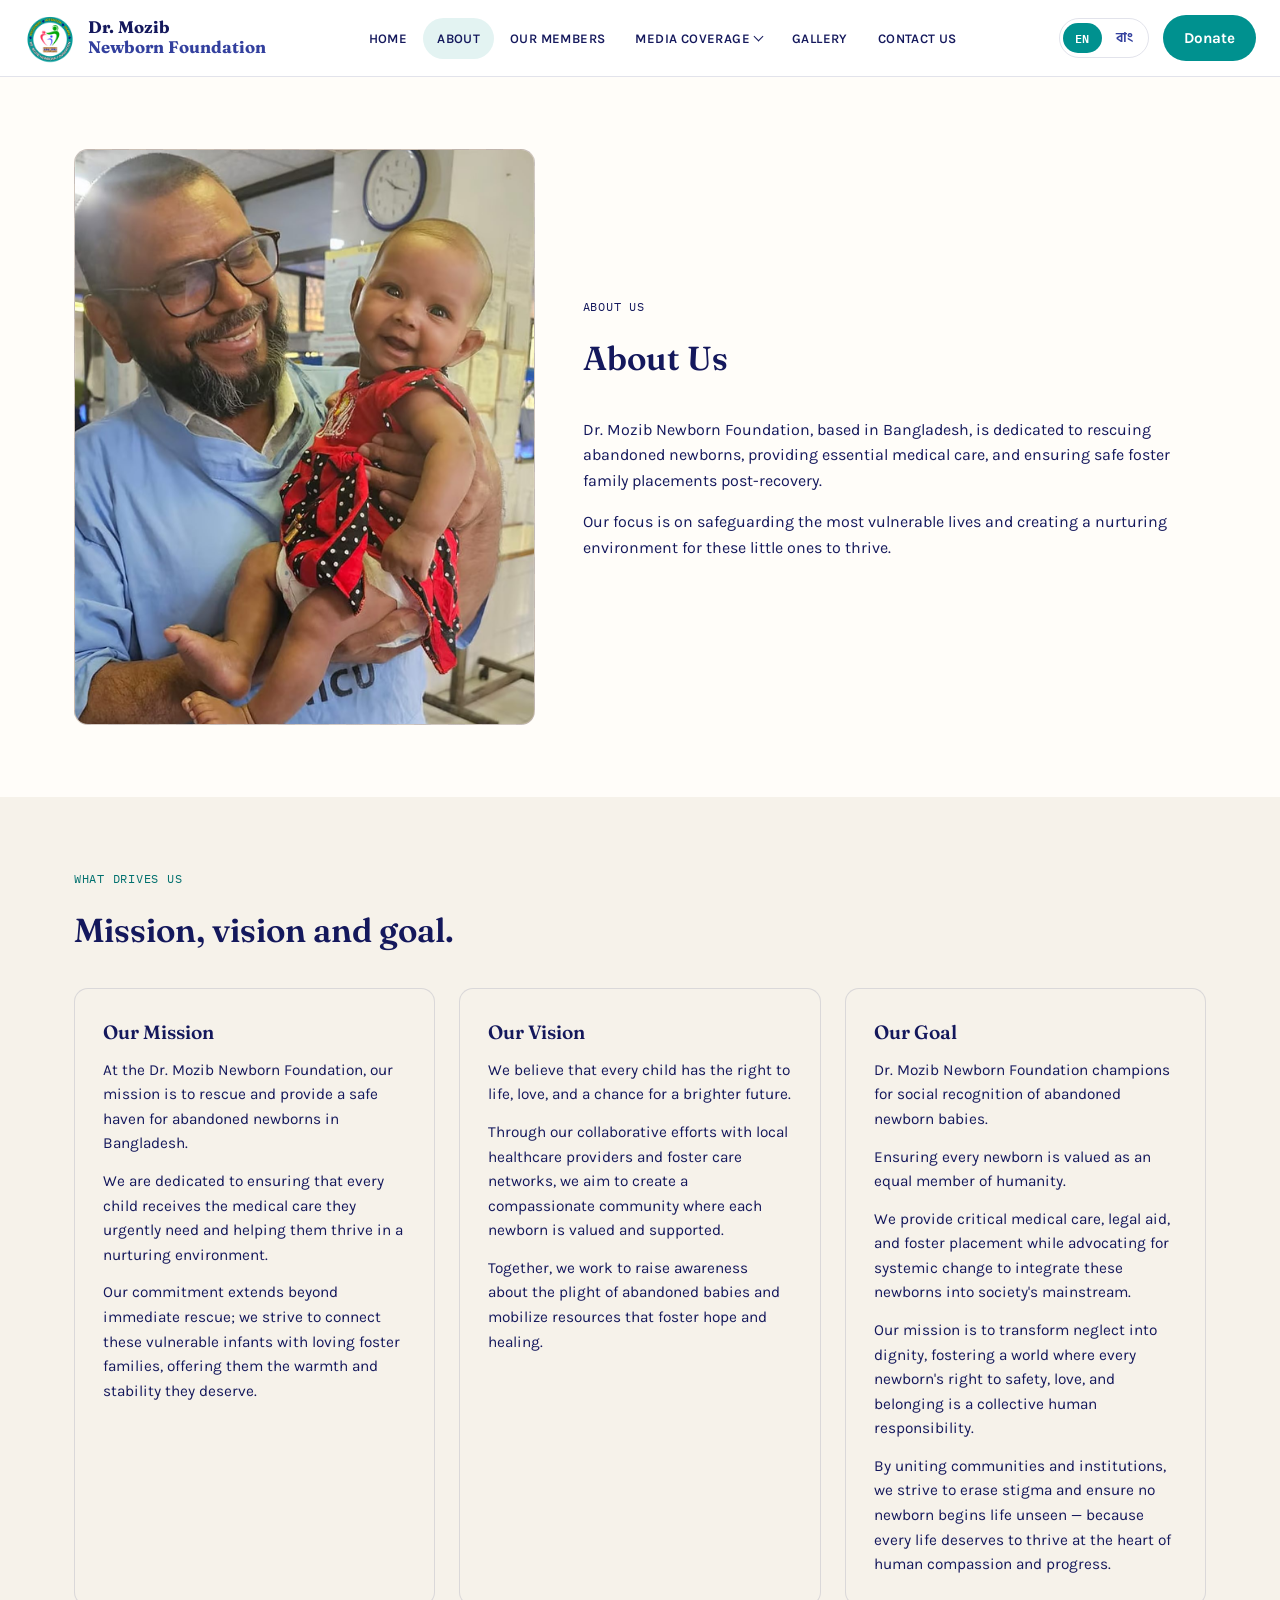
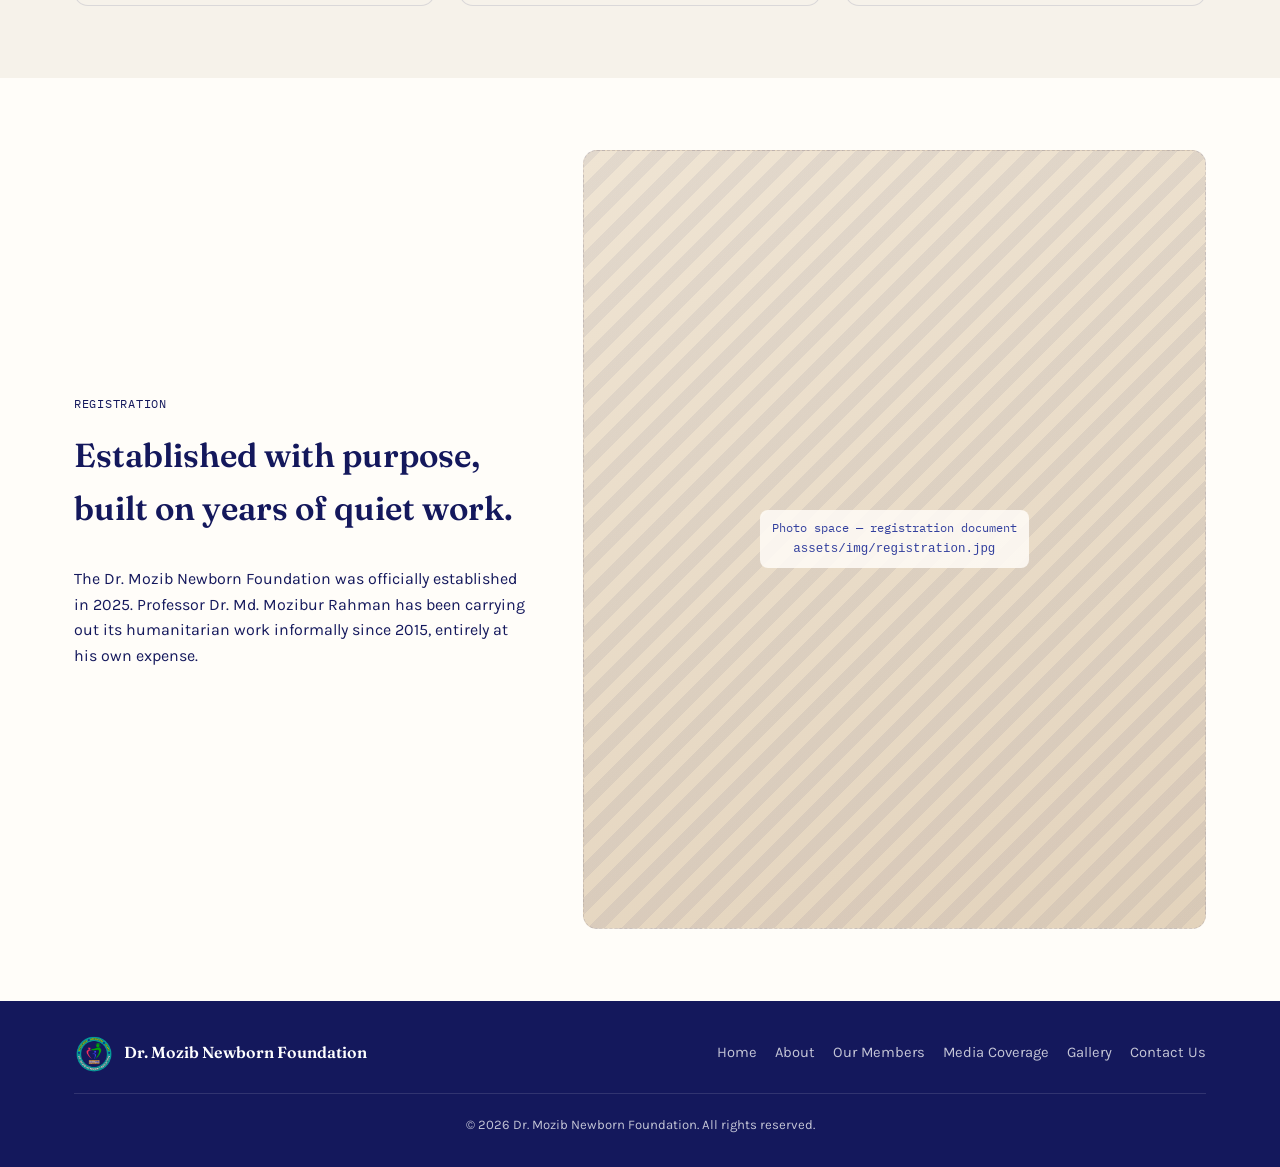
==== commit 0aee0d1e: "Add the real founder photo to the About page Replaces the founder placeholder with an actual NICU ph" ====
--- a/about.html
+++ b/about.html
@@ -56,9 +56,9 @@
   <!-- ABOUT US -->
   <section class="section" id="about">
     <div class="wrap about-grid">
-      <div class="about-art" aria-hidden="true">
+      <div class="about-art">
         <div class="photo-frame">
-          <span class="photo-frame-label">Photo space — Professor Dr. Md. Mozibur Rahman<br><code>assets/img/founder.jpg</code></span>
+          <img src="assets/img/founder.jpg" alt="Professor Dr. Md. Mozibur Rahman, founder of Dr. Mozib Newborn Foundation, holding a rescued child in the NICU" style="object-position: 50% 22%;">
         </div>
       </div>
       <div class="about-copy">
--- a/assets/style.css
+++ b/assets/style.css
@@ -111,6 +111,7 @@
   backdrop-filter: blur(8px);
   border-bottom: 1px solid var(--line);
 }
+.site-header .wrap { max-width: 1340px; } /* a bit wider than the body's .wrap so the full nav has room to sit on one line */
 .header-inner {
   display: flex; align-items: center; justify-content: space-between;
   padding-block: 12px;
@@ -123,16 +124,17 @@
   font-size: 1.05rem;
 }
 .brand-logo { height: 52px; width: auto; flex-shrink: 0; }
-.brand-text { color: var(--ink); }
+.brand-text { color: var(--ink); white-space: nowrap; }
 .brand-text em { font-style: normal; color: var(--ink-2); }
 
-.main-nav { display: flex; gap: 4px; align-items: center; }
+.main-nav { display: flex; gap: 2px; align-items: center; }
 .main-nav a {
   display: inline-block;
   text-decoration: none; color: var(--ink);
-  font-weight: 600; font-size: 0.85rem;
+  font-weight: 600; font-size: 0.82rem;
   letter-spacing: 0.03em; text-transform: uppercase;
-  padding: 10px 18px; border-radius: 999px;
+  padding: 10px 14px; border-radius: 999px;
+  white-space: nowrap;
   transition: background 0.18s ease;
 }
 .main-nav a:hover { background: var(--paper-2); }
@@ -212,10 +214,12 @@
 
 .hero-photo-wrap { max-width: 980px; margin: 0 auto; padding-bottom: 44px; }
 .hero-photo { position: relative; aspect-ratio: 16/10; }
+.hero-photo-frame { width: 100%; height: 100%; border-radius: var(--radius); overflow: hidden; }
+.hero-photo-img { width: 100%; height: 100%; object-fit: cover; display: block; }
 .caption-pill {
   position: absolute; left: 28px; bottom: -20px;
   background: var(--ember); color: #fff; font-weight: 700;
-  font-size: 0.92rem; line-height: 1;
+  font-size: 0.92rem; line-height: 1; white-space: nowrap;
   padding: 13px 26px; border-radius: 999px;
   box-shadow: 0 10px 24px rgba(229,57,92,0.35);
 }
@@ -292,7 +296,10 @@
   border: 1px dashed var(--line);
   display: flex; align-items: center; justify-content: center;
   text-align: center; padding: 20px;
-}
+  overflow: hidden;
+}
+.photo-frame:has(img) { padding: 0; border-style: solid; }
+.photo-frame img { width: 100%; height: 100%; object-fit: cover; display: block; }
 .photo-frame-label {
   font-family: var(--font-mono); font-size: 0.78rem; color: var(--ink-2);
   background: rgba(255,252,247,0.85); padding: 8px 12px; border-radius: 8px;
@@ -438,7 +445,11 @@
 }
 
 /* ---------- Responsive ---------- */
-@media (max-width: 900px) {
+
+/* Nav switches to the hamburger menu well before the inline nav would run
+   out of room and start wrapping mid-word — a wider breakpoint than the
+   content-grid one below, on purpose. */
+@media (max-width: 1240px) {
   .main-nav { display: none; }
   .nav-toggle { display: flex; }
   .site-header.nav-open .main-nav {
@@ -454,7 +465,9 @@
     padding: 0 0 0 16px; margin-top: -4px;
   }
   .nav-dropdown a { padding: 8px 0; }
-
+}
+
+@media (max-width: 900px) {
   .about-grid, .donate-grid, .contact-grid { grid-template-columns: 1fr; }
   .about-art { order: -1; max-width: 320px; }
   .stats-grid { grid-template-columns: repeat(2, 1fr); gap: 28px 16px; }
@@ -475,4 +488,5 @@
   .press-item { flex-direction: column; gap: 4px; }
   .stats-grid { grid-template-columns: 1fr 1fr; }
   .member-grid { grid-template-columns: 1fr 1fr; }
-}
+  .caption-pill { font-size: 0.76rem; padding: 10px 18px; left: 16px; bottom: -16px; }
+}
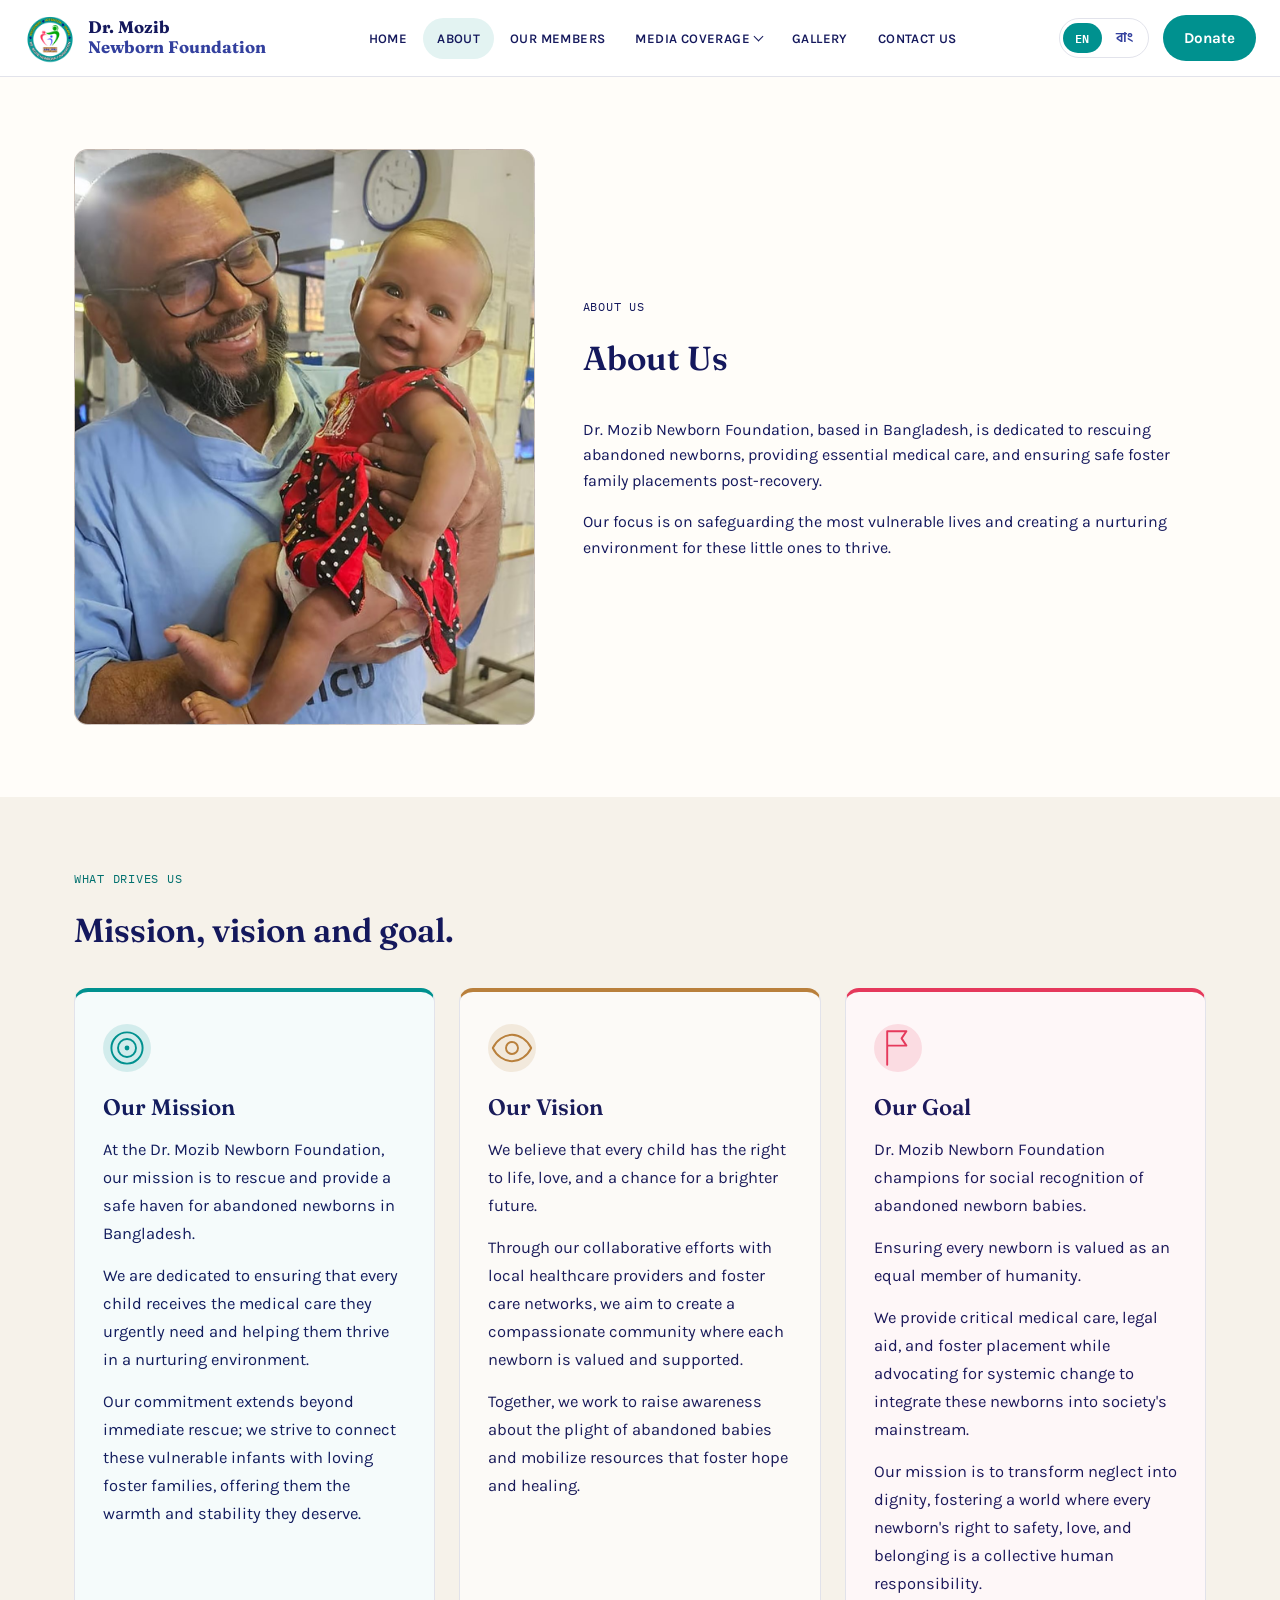
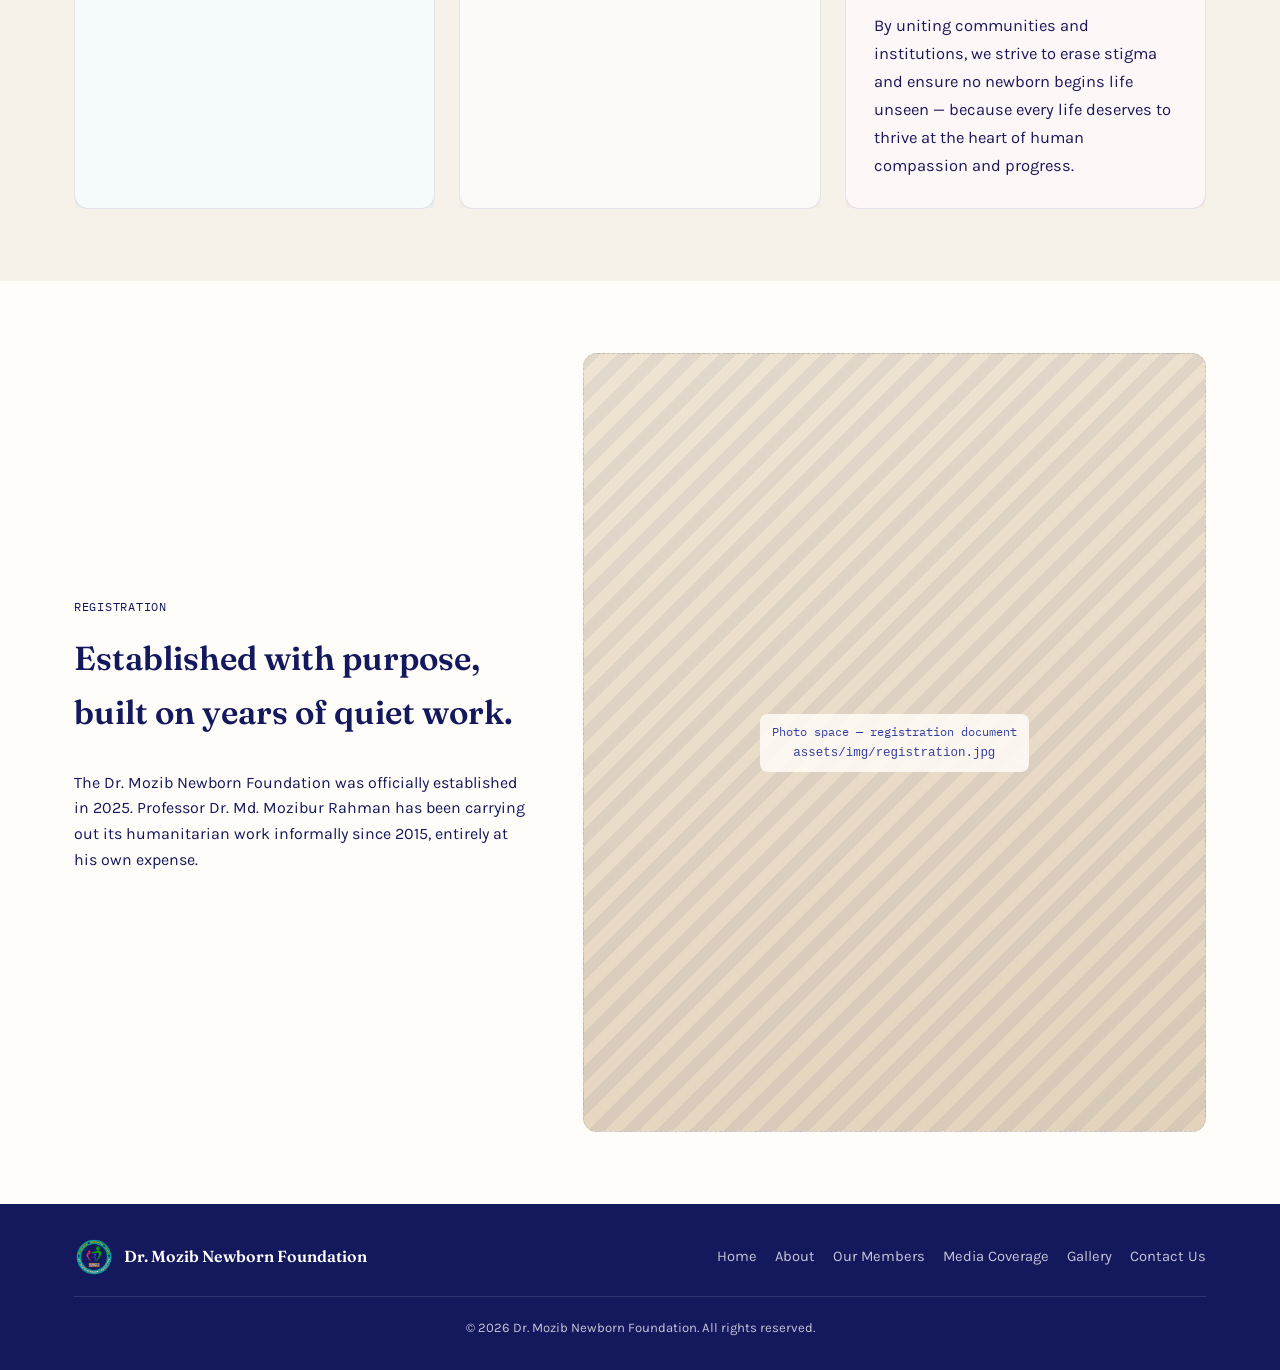
==== commit 73c62895: "Give the Mission/Vision/Goal cards a colorful, animated redesign Adds an icon and a distinct brand-c" ====
--- a/about.html
+++ b/about.html
@@ -78,8 +78,11 @@
       <p class="eyebrow" data-i18n="mvg_eyebrow">What drives us</p>
       <h2 class="section-title" data-i18n="mvg_title">Mission, vision and goal.</h2>
 
-      <div class="card-grid">
-        <article class="card">
+      <div class="card-grid mvg-grid">
+        <article class="card card--mission">
+          <span class="card-icon" aria-hidden="true">
+            <svg viewBox="0 0 40 40" fill="none"><circle cx="20" cy="20" r="13" stroke="currentColor" stroke-width="1.6"/><circle cx="20" cy="20" r="7.5" stroke="currentColor" stroke-width="1.6"/><circle cx="20" cy="20" r="2" fill="currentColor"/></svg>
+          </span>
           <h3 data-i18n="mission_title">Our Mission</h3>
           <p data-i18n="mission_p1">At the Dr. Mozib Newborn Foundation, our mission is to rescue and provide a safe haven
             for abandoned newborns in Bangladesh.</p>
@@ -89,7 +92,10 @@
             infants with loving foster families, offering them the warmth and stability they deserve.</p>
         </article>
 
-        <article class="card">
+        <article class="card card--vision">
+          <span class="card-icon" aria-hidden="true">
+            <svg viewBox="0 0 40 40" fill="none"><path d="M4 20c3-6.5 9.5-11 16-11s13 4.5 16 11c-3 6.5-9.5 11-16 11S7 26.5 4 20z" stroke="currentColor" stroke-width="1.6" stroke-linejoin="round"/><circle cx="20" cy="20" r="5" stroke="currentColor" stroke-width="1.6"/></svg>
+          </span>
           <h3 data-i18n="vision_title">Our Vision</h3>
           <p data-i18n="vision_p1">We believe that every child has the right to life, love, and a chance for a brighter
             future.</p>
@@ -99,7 +105,10 @@
             mobilize resources that foster hope and healing.</p>
         </article>
 
-        <article class="card">
+        <article class="card card--goal">
+          <span class="card-icon" aria-hidden="true">
+            <svg viewBox="0 0 40 40" fill="none"><path d="M11 6v28M11 6h16l-4 6 4 6H11" stroke="currentColor" stroke-width="1.6" stroke-linejoin="round" stroke-linecap="round"/></svg>
+          </span>
           <h3 data-i18n="goal_title">Our Goal</h3>
           <p data-i18n="goal_p1">Dr. Mozib Newborn Foundation champions for social recognition of abandoned newborn
             babies.</p>
--- a/assets/style.css
+++ b/assets/style.css
@@ -282,6 +282,39 @@
 .card h3 { font-size: 1.2rem; margin-bottom: 10px; }
 .card p { color: var(--ink); font-size: 0.96rem; margin: 0 0 0.85em; }
 .card p:last-child { margin-bottom: 0; }
+
+/* ---------- Mission / Vision / Goal — colorful hover cards ---------- */
+.mvg-grid .card {
+  position: relative;
+  background: #fff;
+  padding: 32px 28px 28px;
+  border-top: 4px solid var(--card-accent, var(--line));
+  font-size: 1.02rem;
+  transition: transform 0.25s ease, box-shadow 0.25s ease;
+}
+.mvg-grid .card::before {
+  content: "";
+  position: absolute; inset: 0;
+  background: var(--card-accent, transparent);
+  opacity: 0.04;
+  pointer-events: none;
+}
+.mvg-grid .card:hover {
+  transform: translateY(-8px);
+  box-shadow: 0 20px 36px rgba(20,24,92,0.16);
+}
+.mvg-grid .card--mission { --card-accent: var(--teal); }
+.mvg-grid .card--vision { --card-accent: var(--dawn); }
+.mvg-grid .card--goal { --card-accent: var(--ember); }
+.mvg-grid .card-icon {
+  background: var(--paper-2);
+  background: color-mix(in srgb, var(--card-accent) 14%, transparent);
+  color: var(--card-accent);
+  transition: transform 0.25s ease;
+}
+.mvg-grid .card:hover .card-icon { transform: scale(1.1) rotate(-4deg); }
+.mvg-grid .card h3 { font-size: 1.4rem; }
+.mvg-grid .card p { font-size: 1.03rem; line-height: 1.7; }
 
 /* ---------- About ---------- */
 .about-grid {
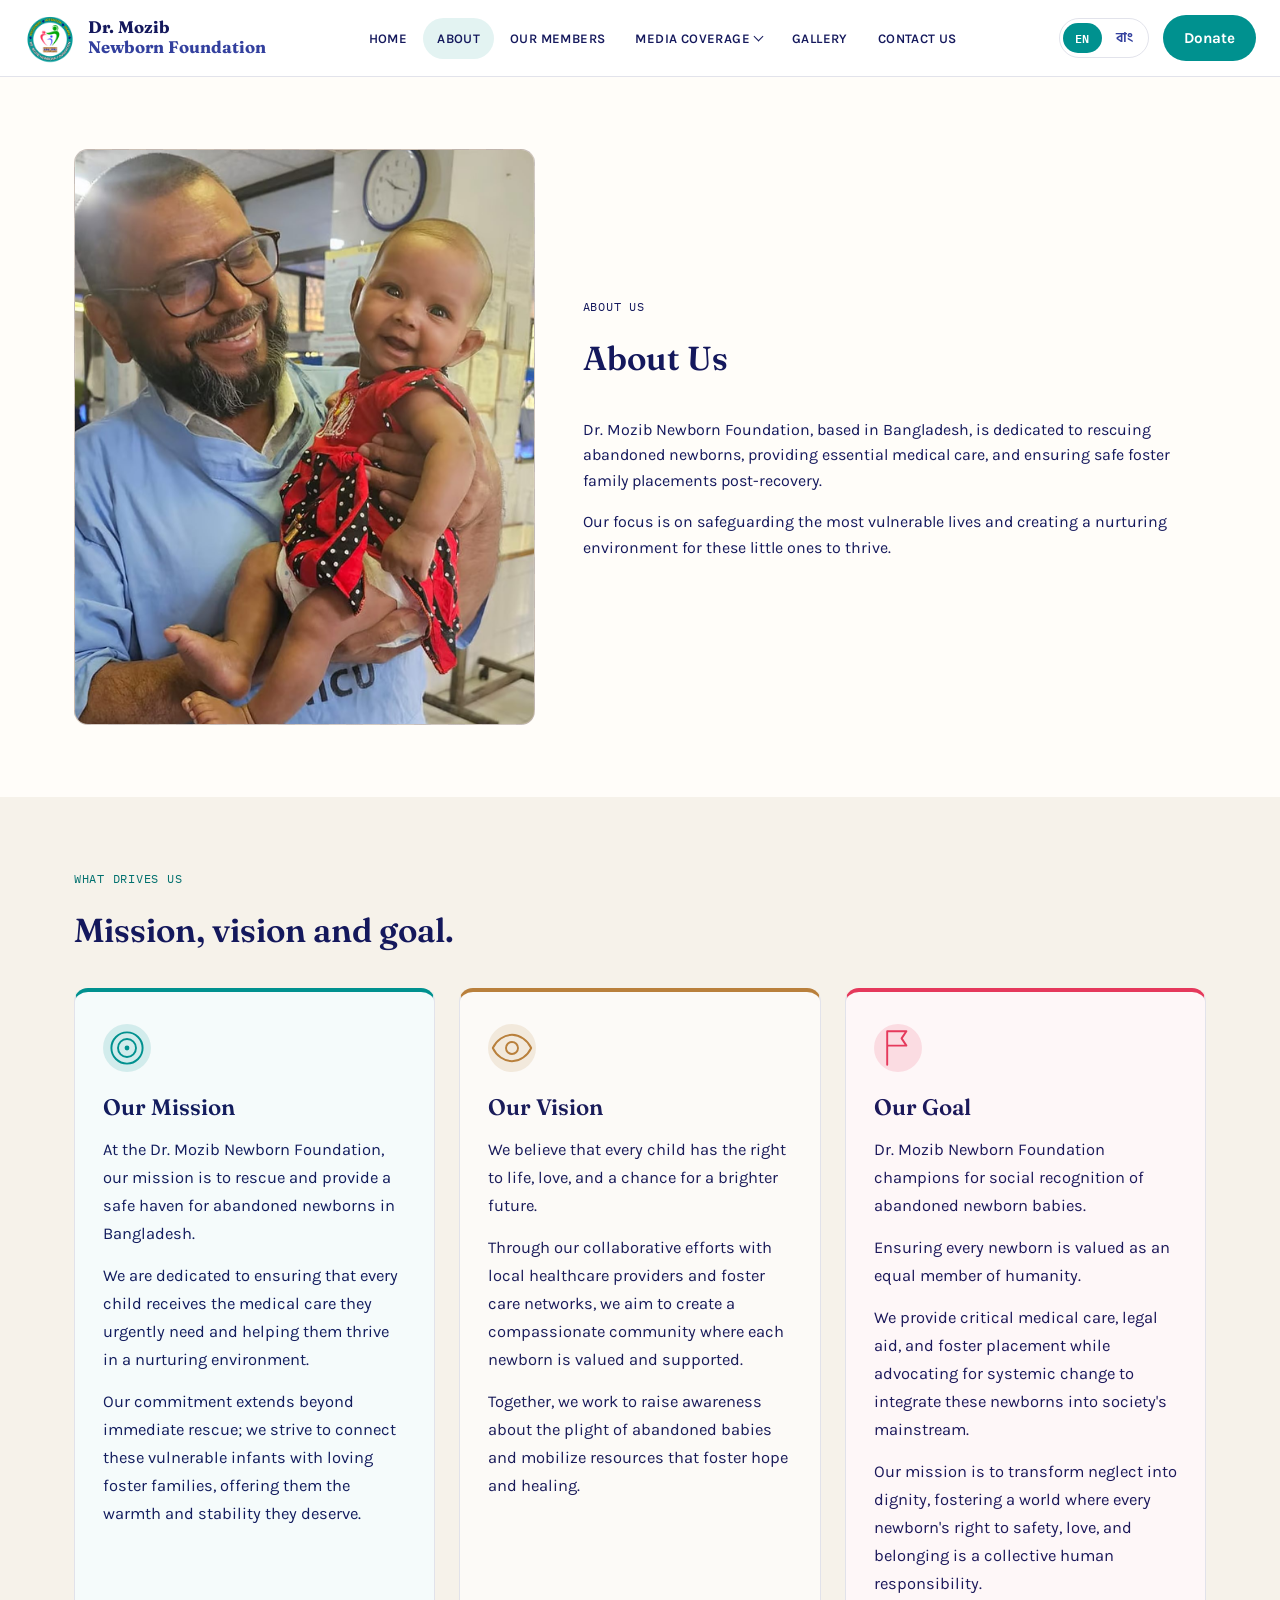
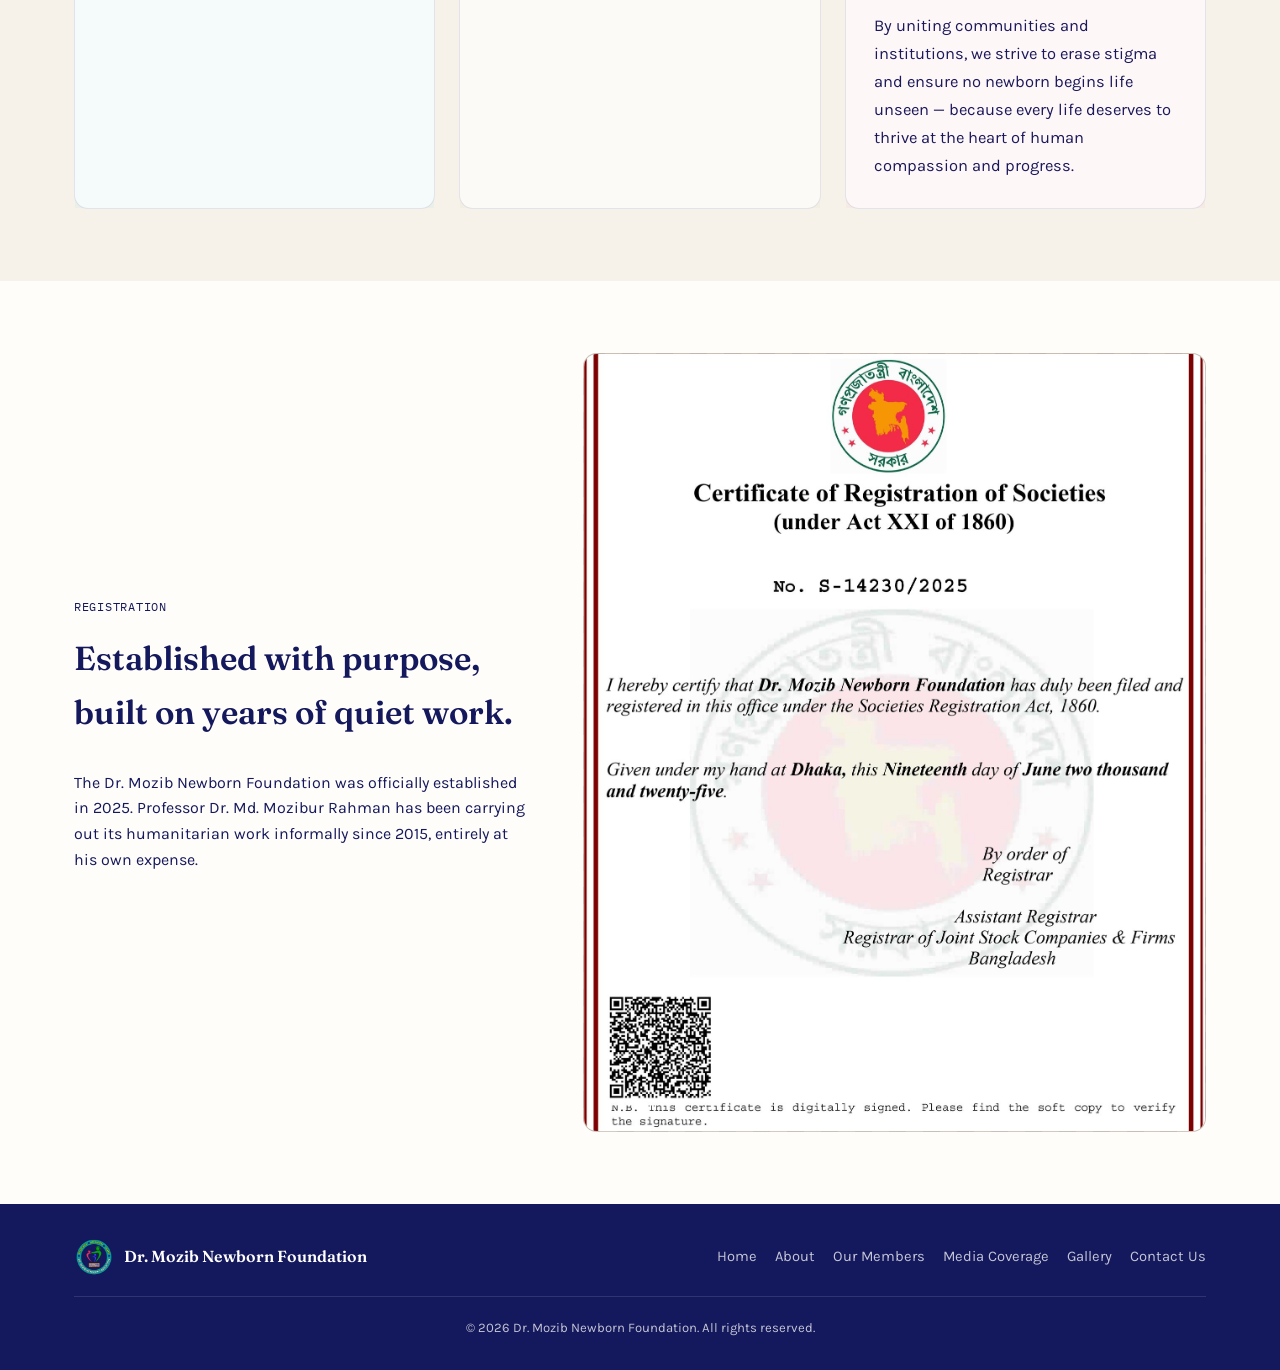
==== commit 3319911a: "Add the real registration certificate with a click-to-enlarge lightbox Adds Registration.jpg (resize" ====
--- a/about.html
+++ b/about.html
@@ -135,9 +135,16 @@
           Dr. Md. Mozibur Rahman has been carrying out its humanitarian work informally since 2015, entirely at his
           own expense.</p>
       </div>
-      <div class="about-art" aria-hidden="true">
+      <div class="about-art">
         <div class="photo-frame">
-          <span class="photo-frame-label">Photo space — registration document<br><code>assets/img/registration.jpg</code></span>
+          <button type="button" class="lightbox-trigger"
+            data-lightbox-src="assets/img/registration.jpg"
+            data-lightbox-alt="Certificate of Registration of Societies, No. S-14230/2025, dated 19 June 2025">
+            <img src="assets/img/registration.jpg" alt="Certificate of Registration of Societies, No. S-14230/2025, dated 19 June 2025">
+            <span class="lightbox-zoom-hint" aria-hidden="true">
+              <svg viewBox="0 0 24 24" width="18" height="18" fill="none"><path d="M4 9V4h5M20 9V4h-5M4 15v5h5M20 15v5h-5" stroke="currentColor" stroke-width="2" stroke-linecap="round" stroke-linejoin="round"/></svg>
+            </span>
+          </button>
         </div>
       </div>
     </div>
--- a/assets/style.css
+++ b/assets/style.css
@@ -338,6 +338,45 @@
   background: rgba(255,252,247,0.85); padding: 8px 12px; border-radius: 8px;
 }
 .about-copy p { color: var(--ink); }
+
+/* ---------- Lightbox (click-to-enlarge photos) ---------- */
+.lightbox-trigger {
+  all: unset; cursor: zoom-in;
+  display: block; width: 100%; height: 100%; position: relative;
+}
+.lightbox-trigger:focus-visible { outline: 2.5px solid var(--teal); outline-offset: 2px; }
+.lightbox-zoom-hint {
+  position: absolute; right: 12px; bottom: 12px;
+  width: 34px; height: 34px; border-radius: 50%;
+  background: rgba(20,24,92,0.65); color: #fff;
+  display: flex; align-items: center; justify-content: center;
+  opacity: 0; transform: scale(0.85);
+  transition: opacity 0.2s ease, transform 0.2s ease;
+}
+.lightbox-trigger:hover .lightbox-zoom-hint,
+.lightbox-trigger:focus-visible .lightbox-zoom-hint { opacity: 1; transform: scale(1); }
+
+.lightbox-modal {
+  position: fixed; inset: 0; z-index: 300;
+  background: rgba(20,16,12,0.88);
+  display: flex; align-items: center; justify-content: center;
+  padding: 40px;
+}
+.lightbox-modal[hidden] { display: none; }
+.lightbox-modal-img {
+  max-width: 100%; max-height: 100%;
+  border-radius: 10px;
+  box-shadow: 0 20px 60px rgba(0,0,0,0.5);
+}
+.lightbox-close {
+  position: absolute; top: 20px; right: 20px;
+  width: 44px; height: 44px; border-radius: 50%;
+  background: rgba(255,255,255,0.12); color: #fff; border: none; cursor: pointer;
+  display: flex; align-items: center; justify-content: center;
+  transition: background 0.18s ease;
+}
+.lightbox-close:hover { background: rgba(255,255,255,0.24); }
+.lightbox-close:focus-visible { outline: 2.5px solid #fff; outline-offset: 2px; }
 
 /* ---------- Journey (signature element) ---------- */
 .journey { overflow: hidden; }
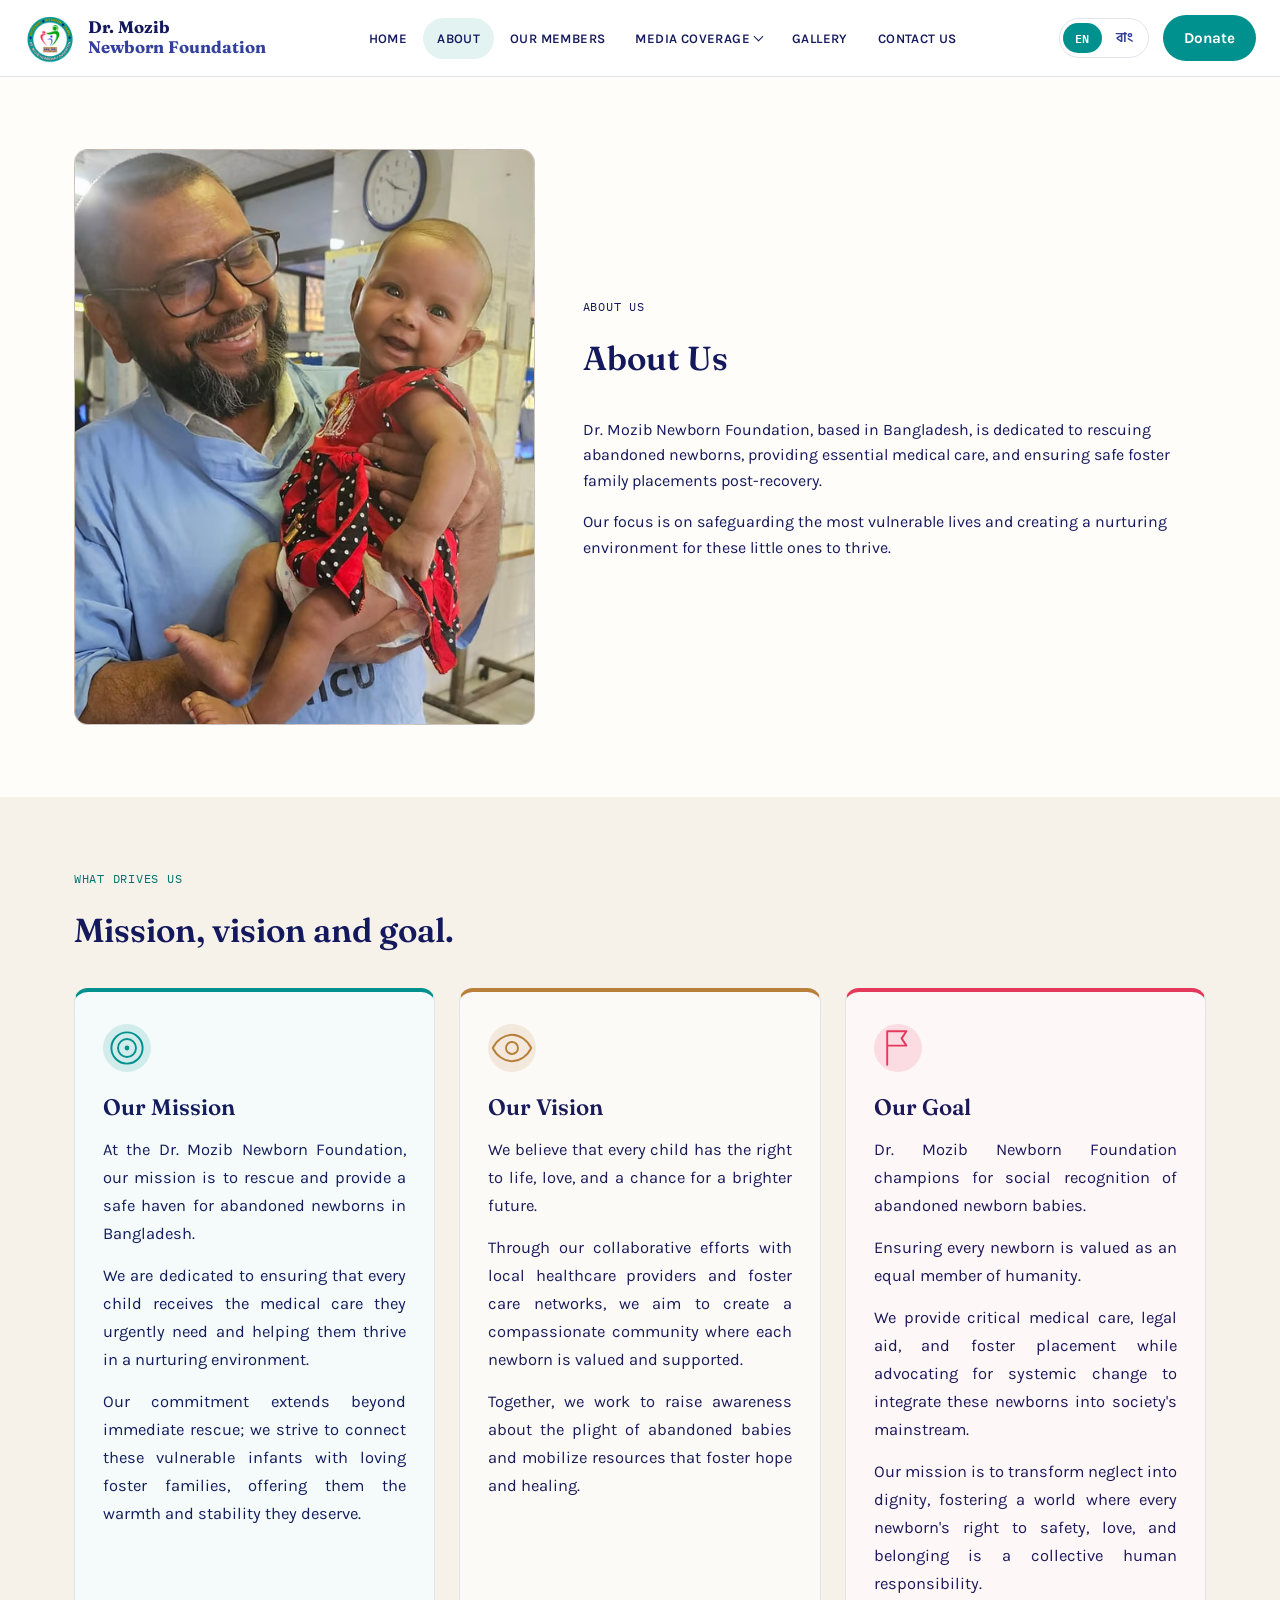
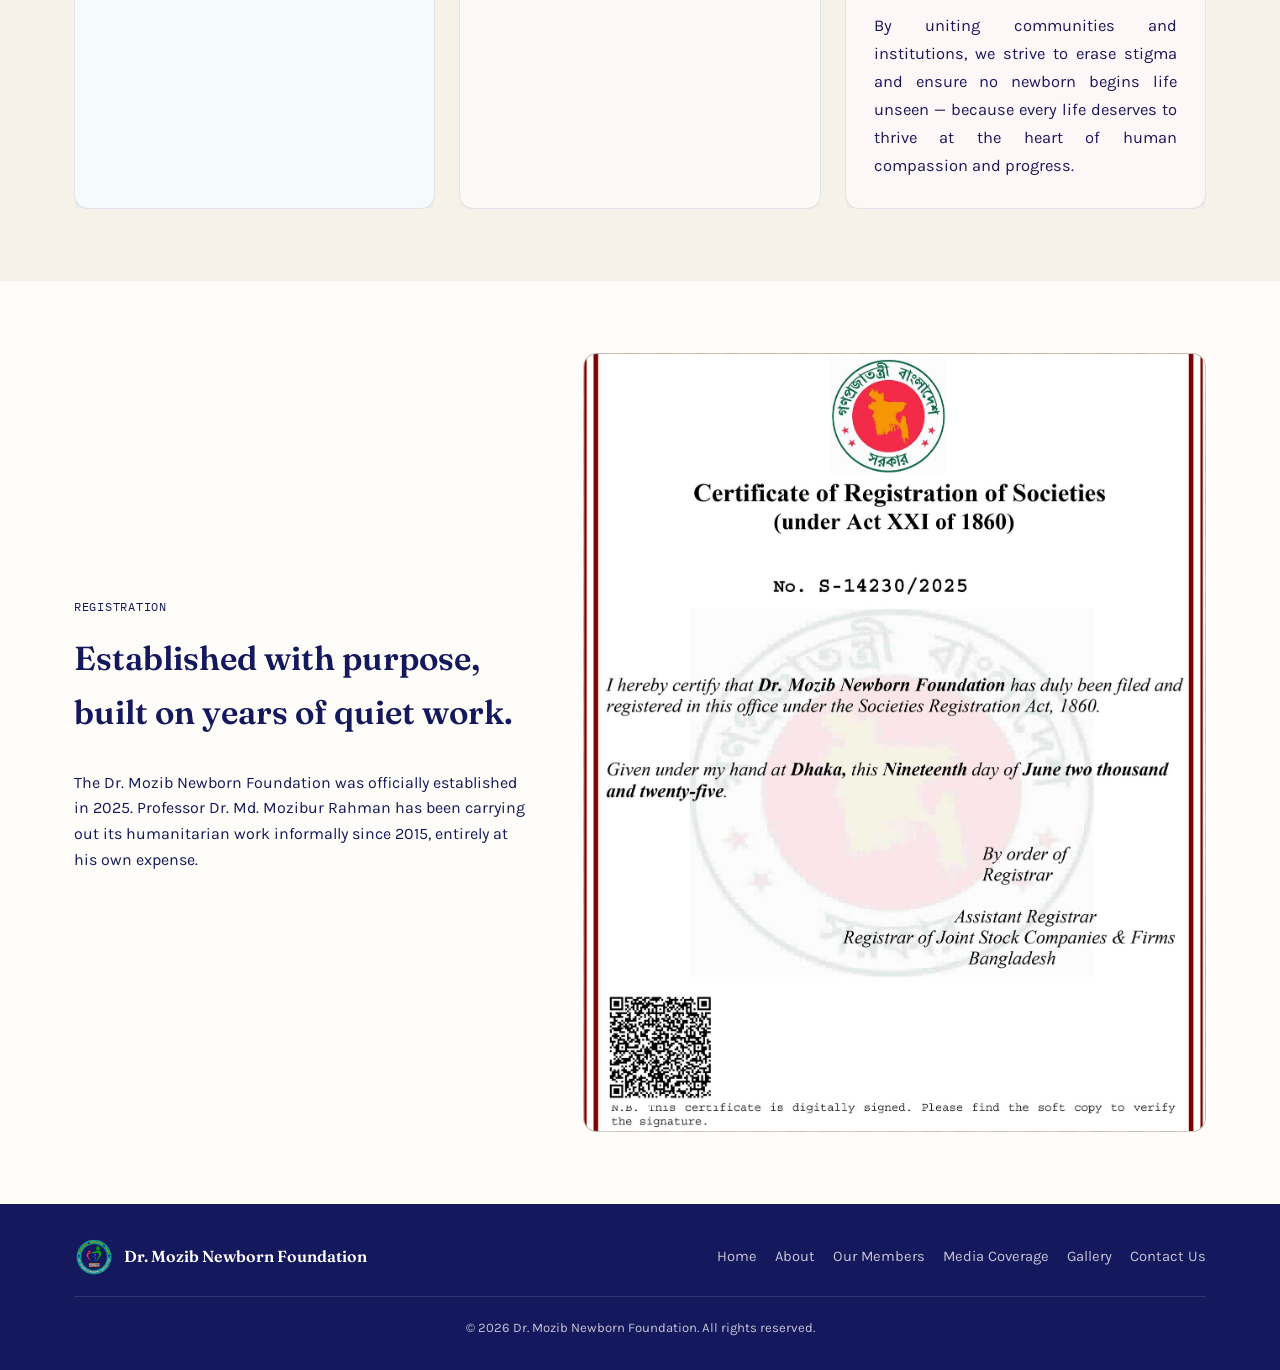
==== commit 22a46a78: "Optimize the site for mobile The header could actually overflow on real phone widths: even with the " ====
--- a/about.html
+++ b/about.html
@@ -58,7 +58,7 @@
     <div class="wrap about-grid">
       <div class="about-art">
         <div class="photo-frame">
-          <img src="assets/img/founder.jpg" alt="Professor Dr. Md. Mozibur Rahman, founder of Dr. Mozib Newborn Foundation, holding a rescued child in the NICU" style="object-position: 50% 22%;">
+          <img src="assets/img/founder.jpg" alt="Professor Dr. Md. Mozibur Rahman, founder of Dr. Mozib Newborn Foundation, holding a rescued child in the NICU" style="object-position: 50% 22%;" loading="lazy">
         </div>
       </div>
       <div class="about-copy">
@@ -140,7 +140,7 @@
           <button type="button" class="lightbox-trigger"
             data-lightbox-src="assets/img/registration.jpg"
             data-lightbox-alt="Certificate of Registration of Societies, No. S-14230/2025, dated 19 June 2025">
-            <img src="assets/img/registration.jpg" alt="Certificate of Registration of Societies, No. S-14230/2025, dated 19 June 2025">
+            <img src="assets/img/registration.jpg" alt="Certificate of Registration of Societies, No. S-14230/2025, dated 19 June 2025" loading="lazy">
             <span class="lightbox-zoom-hint" aria-hidden="true">
               <svg viewBox="0 0 24 24" width="18" height="18" fill="none"><path d="M4 9V4h5M20 9V4h-5M4 15v5h5M20 15v5h-5" stroke="currentColor" stroke-width="2" stroke-linecap="round" stroke-linejoin="round"/></svg>
             </span>
--- a/assets/style.css
+++ b/assets/style.css
@@ -314,7 +314,11 @@
 }
 .mvg-grid .card:hover .card-icon { transform: scale(1.1) rotate(-4deg); }
 .mvg-grid .card h3 { font-size: 1.4rem; }
-.mvg-grid .card p { font-size: 1.03rem; line-height: 1.7; }
+.mvg-grid .card p {
+  font-size: 1.03rem; line-height: 1.7;
+  text-align: justify; text-align-last: left;
+  hyphens: auto;
+}
 
 /* ---------- About ---------- */
 .about-grid {
@@ -530,13 +534,27 @@
     background: var(--paper); border-bottom: 1px solid var(--line);
     padding: 8px 24px 16px;
   }
-  .site-header.nav-open .main-nav a { padding: 10px 0; border-radius: 0; border-bottom: 1px solid var(--line); }
+  .site-header.nav-open .main-nav a { display: block; width: 100%; padding: 13px 0; border-radius: 0; border-bottom: 1px solid var(--line); }
   .site-header.nav-open .main-nav a.is-current { background: none; color: var(--ink-2); }
   .nav-item-dropdown .nav-dropdown {
     display: block; position: static; box-shadow: none; border: none;
     padding: 0 0 0 16px; margin-top: -4px;
   }
   .nav-dropdown a { padding: 8px 0; }
+}
+
+/* Header content (logo wordmark + language switch + Donate) can outgrow a
+   phone-width bar even with the nav collapsed to a hamburger, so it gets
+   its own compaction pass here — text wordmark drops (the logo carries
+   the brand alone), and the language switch/Donate button shrink. */
+@media (max-width: 640px) {
+  .brand-text { display: none; }
+  .brand-logo { height: 42px; }
+  .header-cta { gap: 8px; }
+  .lang-switch { padding: 2px; gap: 1px; }
+  .lang-btn { padding: 7px 10px; font-size: 0.72rem; }
+  .lang-btn[data-lang="bn"] { font-size: 0.78rem; }
+  .header-cta .btn { padding: 9px 14px; font-size: 0.84rem; }
 }
 
 @media (max-width: 900px) {
@@ -561,4 +579,8 @@
   .stats-grid { grid-template-columns: 1fr 1fr; }
   .member-grid { grid-template-columns: 1fr 1fr; }
   .caption-pill { font-size: 0.76rem; padding: 10px 18px; left: 16px; bottom: -16px; }
-}
+  .lightbox-modal { padding: 16px; }
+  .lightbox-close { top: 10px; right: 10px; width: 38px; height: 38px; }
+  .nav-toggle { width: 42px; height: 42px; }
+  .lang-btn { min-height: 30px; }
+}
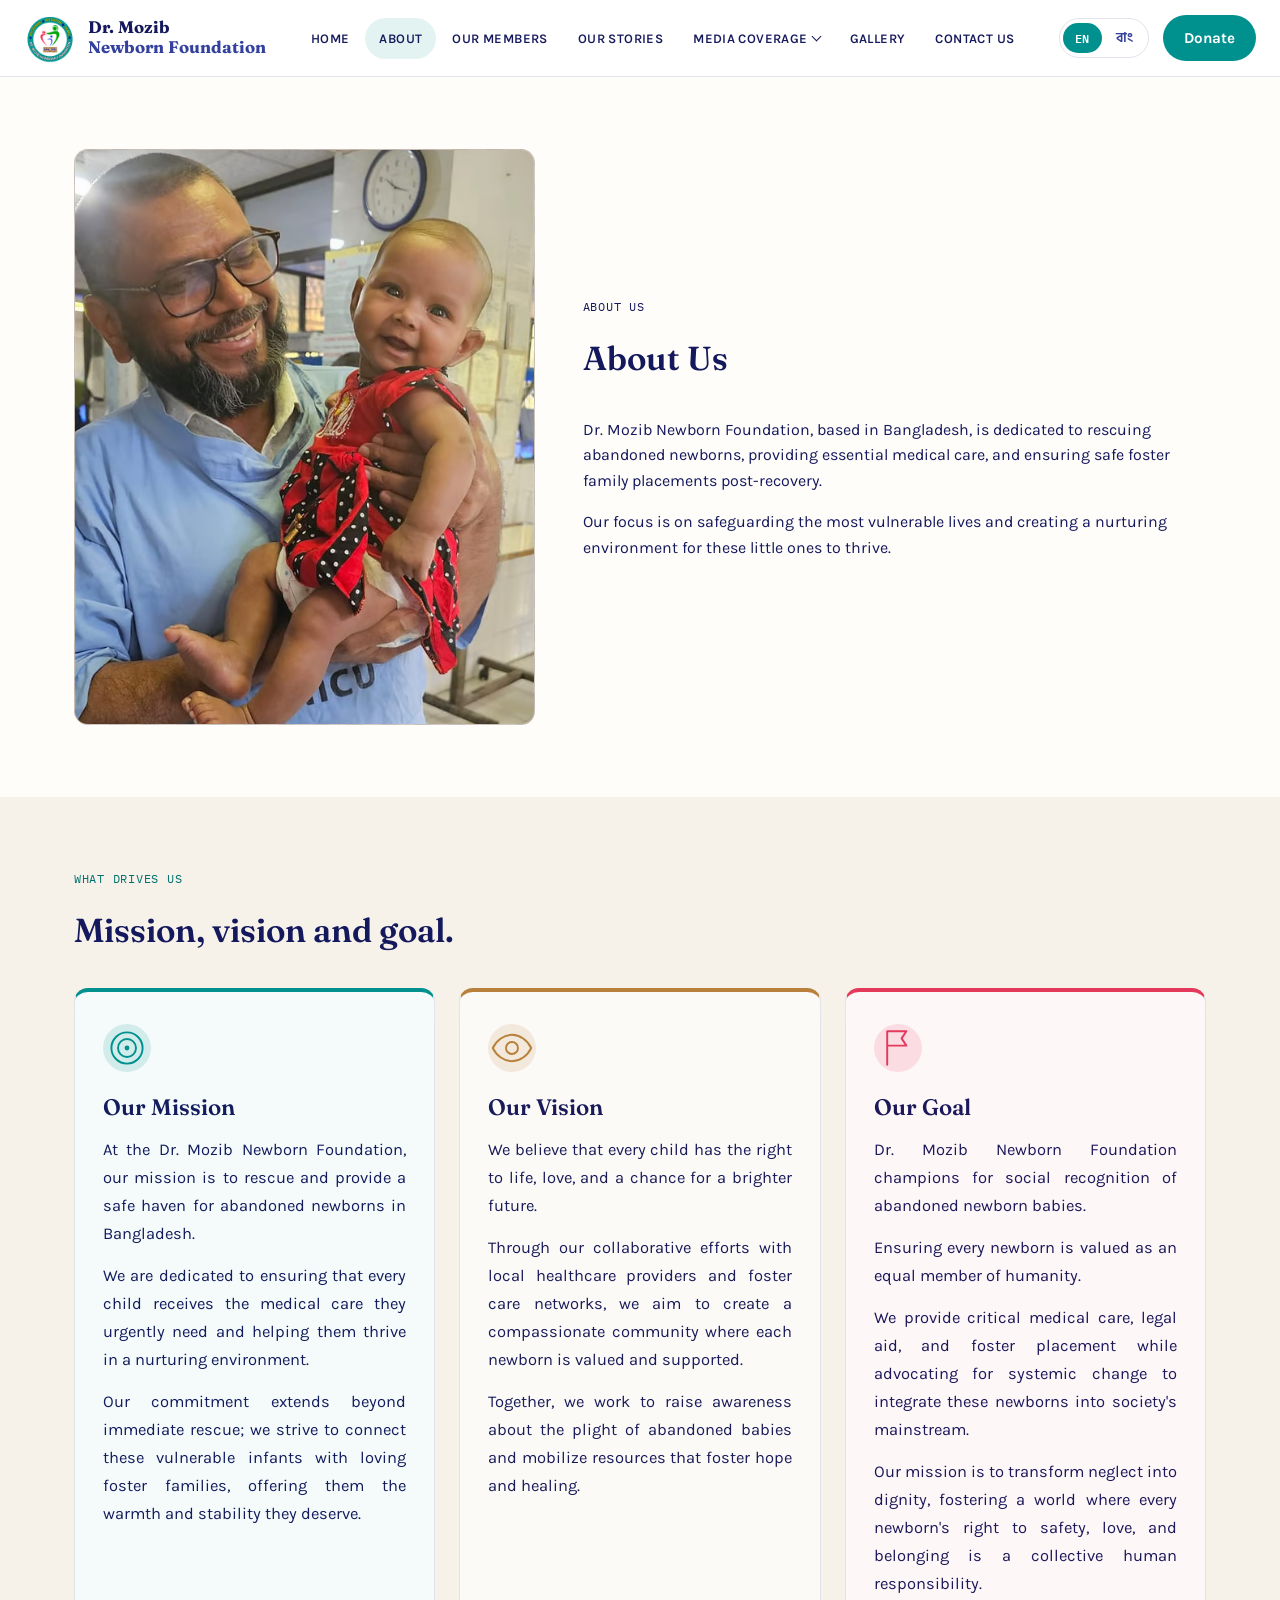
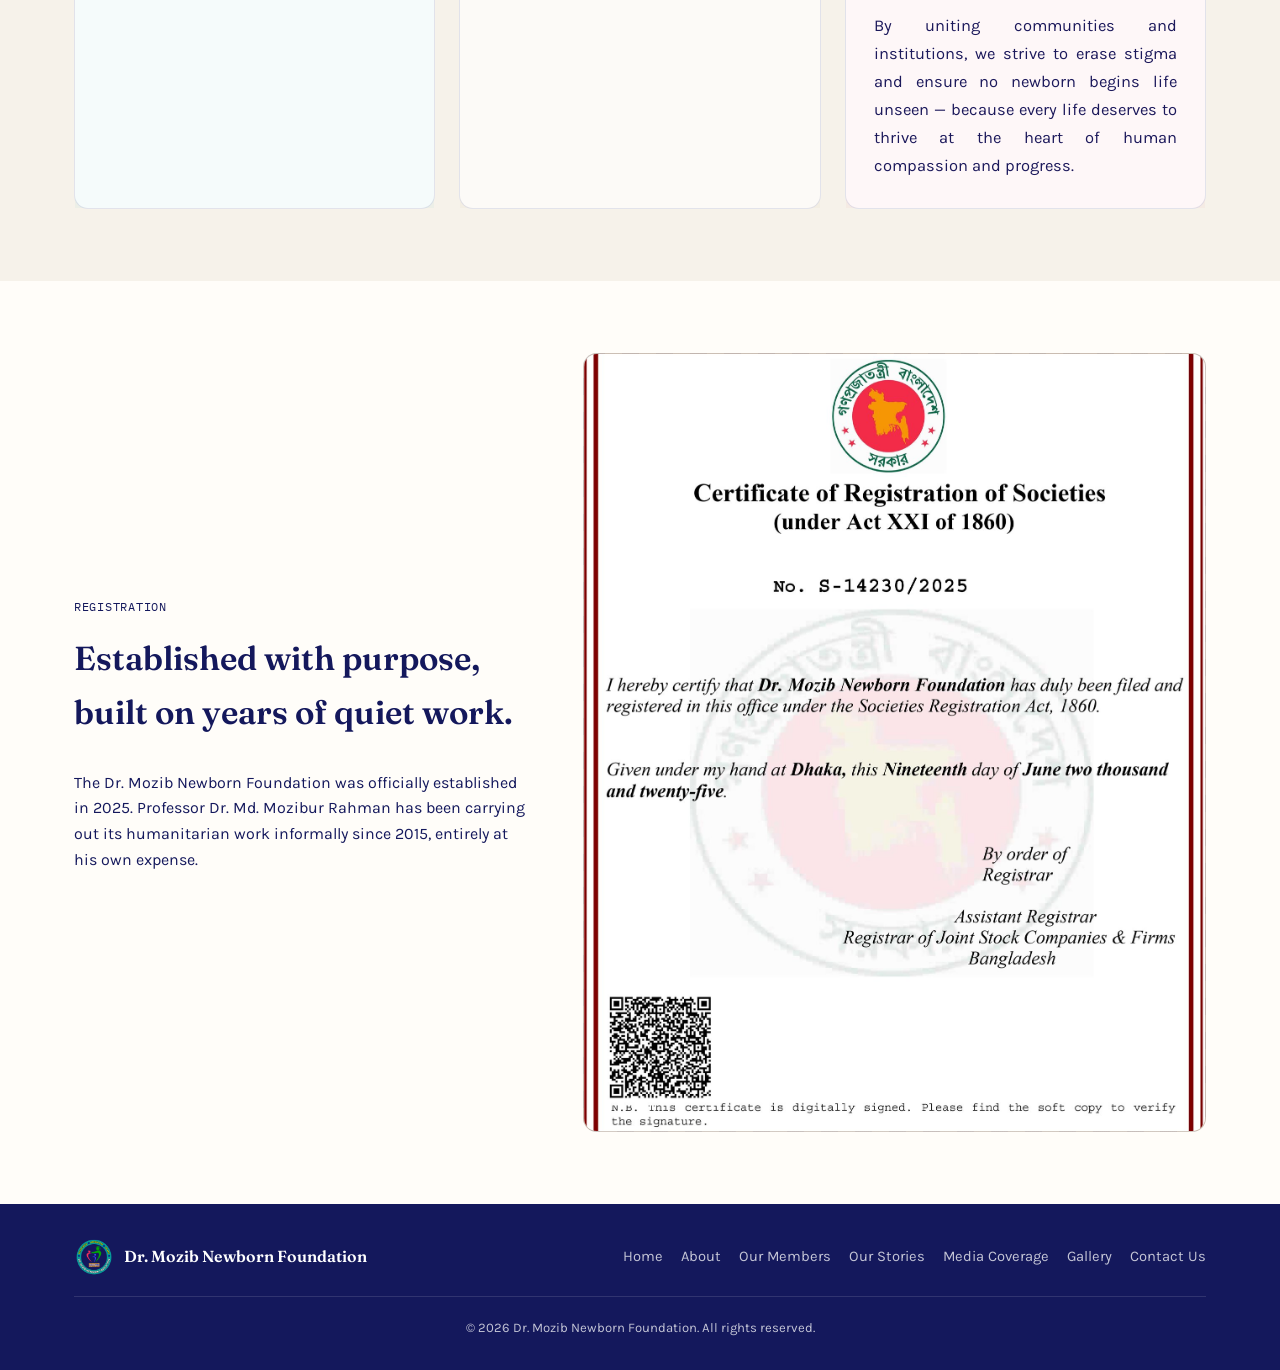
==== commit 09f552f5: "Add Our Stories page with 23 dated rescue accounts Adds a new Our Stories page listing every individ" ====
--- a/about.html
+++ b/about.html
@@ -26,6 +26,7 @@
       <a href="index.html" data-i18n="nav_home">Home</a>
       <a href="about.html" class="is-current" data-i18n="nav_about">About</a>
       <a href="members.html" data-i18n="nav_members">Our Members</a>
+      <a href="our-stories.html" data-i18n="nav_stories">Our Stories</a>
       <div class="nav-item-dropdown">
         <a href="media-coverage.html" data-i18n="nav_media">Media Coverage</a>
         <ul class="nav-dropdown">
@@ -162,6 +163,7 @@
       <a href="index.html" data-i18n="nav_home">Home</a>
       <a href="about.html" data-i18n="nav_about">About</a>
       <a href="members.html" data-i18n="nav_members">Our Members</a>
+      <a href="our-stories.html" data-i18n="nav_stories">Our Stories</a>
       <a href="media-coverage.html" data-i18n="nav_media">Media Coverage</a>
       <a href="gallery.html" data-i18n="nav_gallery">Gallery</a>
       <a href="contact.html" data-i18n="nav_contact_us">Contact Us</a>
--- a/assets/style.css
+++ b/assets/style.css
@@ -418,6 +418,32 @@
 .gallery-item--wide .photo-frame { aspect-ratio: 16/9; }
 .gallery-item figcaption { font-size: 0.85rem; color: var(--ink-2); margin-top: 8px; }
 
+/* ---------- Our Stories ---------- */
+.story-list { display: flex; flex-direction: column; gap: 8px; }
+.story-card {
+  display: grid; grid-template-columns: 200px 1fr; gap: 28px;
+  padding-block: 36px; border-bottom: 1px solid var(--line);
+}
+.story-list .story-card:first-child { padding-top: 0; }
+.story-list .story-card:last-child { border-bottom: none; padding-bottom: 0; }
+.story-photo .photo-frame { aspect-ratio: 4/5; }
+.story-meta { display: flex; align-items: center; gap: 12px; flex-wrap: wrap; margin-bottom: 8px; }
+.story-date {
+  font-family: var(--font-mono); font-size: 0.78rem; letter-spacing: 0.04em;
+  text-transform: uppercase; color: var(--ink-2);
+}
+.outcome-badge {
+  font-family: var(--font-mono); font-size: 0.68rem; font-weight: 600;
+  letter-spacing: 0.03em; text-transform: uppercase;
+  padding: 4px 11px; border-radius: 999px;
+}
+.outcome-badge--adopted { background: rgba(30,156,79,0.12); color: var(--foster); }
+.outcome-badge--recovering { background: rgba(0,145,143,0.12); color: var(--teal); }
+.outcome-badge--progress { background: rgba(185,128,60,0.16); color: var(--dawn); }
+.outcome-badge--passed { background: rgba(229,57,92,0.1); color: var(--ember-dark); }
+.story-card h3 { font-size: 1.22rem; margin-bottom: 8px; }
+.story-card p { color: var(--ink); margin: 0; }
+
 /* ---------- Members ---------- */
 .member-grid {
   display: grid; grid-template-columns: repeat(4, 1fr); gap: 24px;
@@ -514,7 +540,9 @@
   font-family: var(--font-display); /* wordmark stays English — don't fall back to the Bengali face */
 }
 :root[lang="bn"] .eyebrow,
-:root[lang="bn"] .contact-list dt {
+:root[lang="bn"] .contact-list dt,
+:root[lang="bn"] .story-date,
+:root[lang="bn"] .outcome-badge {
   font-family: var(--font-bn);
   text-transform: none;
   letter-spacing: 0;
@@ -529,12 +557,13 @@
   .main-nav { display: none; }
   .nav-toggle { display: flex; }
   .site-header.nav-open .main-nav {
-    display: flex; flex-direction: column; gap: 0;
+    display: flex; flex-direction: column; align-items: stretch; gap: 0;
     position: absolute; top: 100%; left: 0; right: 0;
     background: var(--paper); border-bottom: 1px solid var(--line);
     padding: 8px 24px 16px;
   }
   .site-header.nav-open .main-nav a { display: block; width: 100%; padding: 13px 0; border-radius: 0; border-bottom: 1px solid var(--line); }
+  .site-header.nav-open .nav-item-dropdown { width: 100%; }
   .site-header.nav-open .main-nav a.is-current { background: none; color: var(--ink-2); }
   .nav-item-dropdown .nav-dropdown {
     display: block; position: static; box-shadow: none; border: none;
@@ -568,6 +597,8 @@
   .gallery-item--wide { grid-column: span 2; }
   .member-grid { grid-template-columns: repeat(2, 1fr); }
   .video-grid { grid-template-columns: 1fr; }
+  .story-card { grid-template-columns: 1fr; }
+  .story-photo .photo-frame { max-width: 220px; aspect-ratio: 4/3; }
 }
 
 @media (max-width: 520px) {
